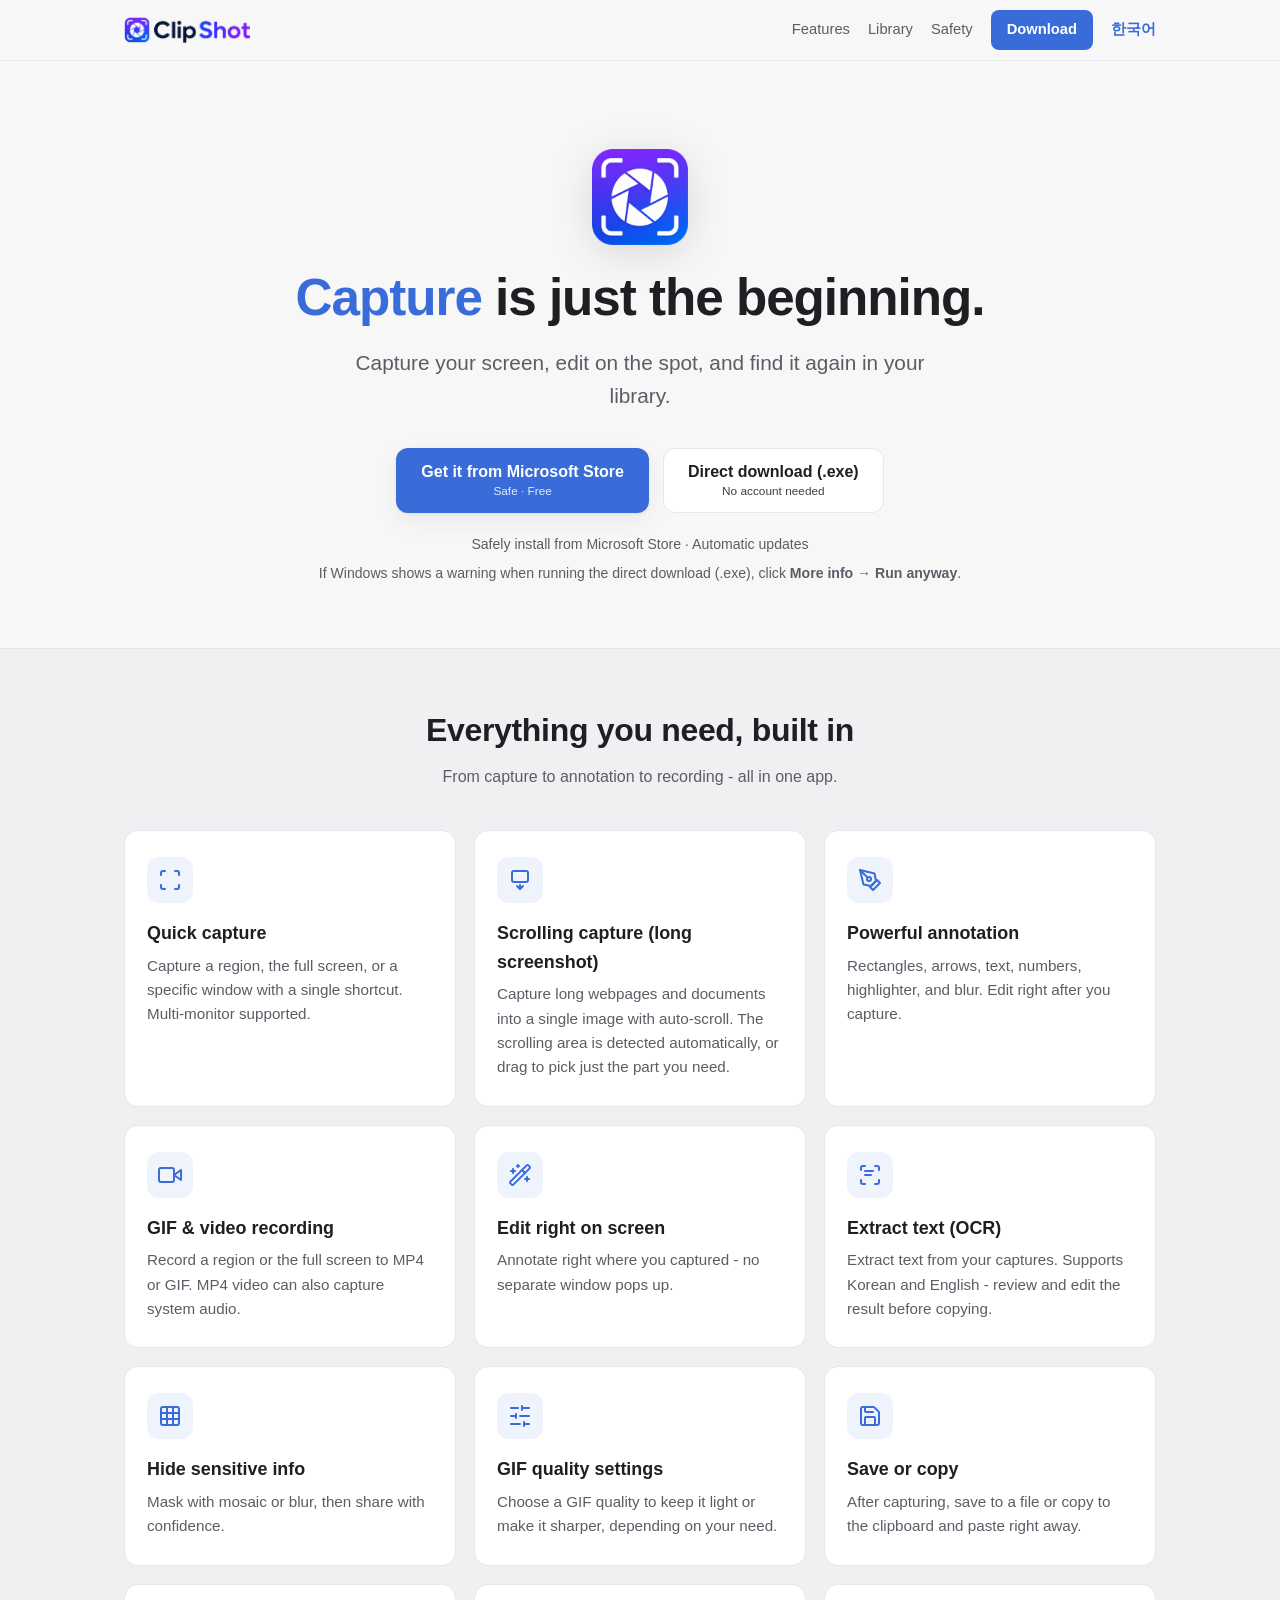
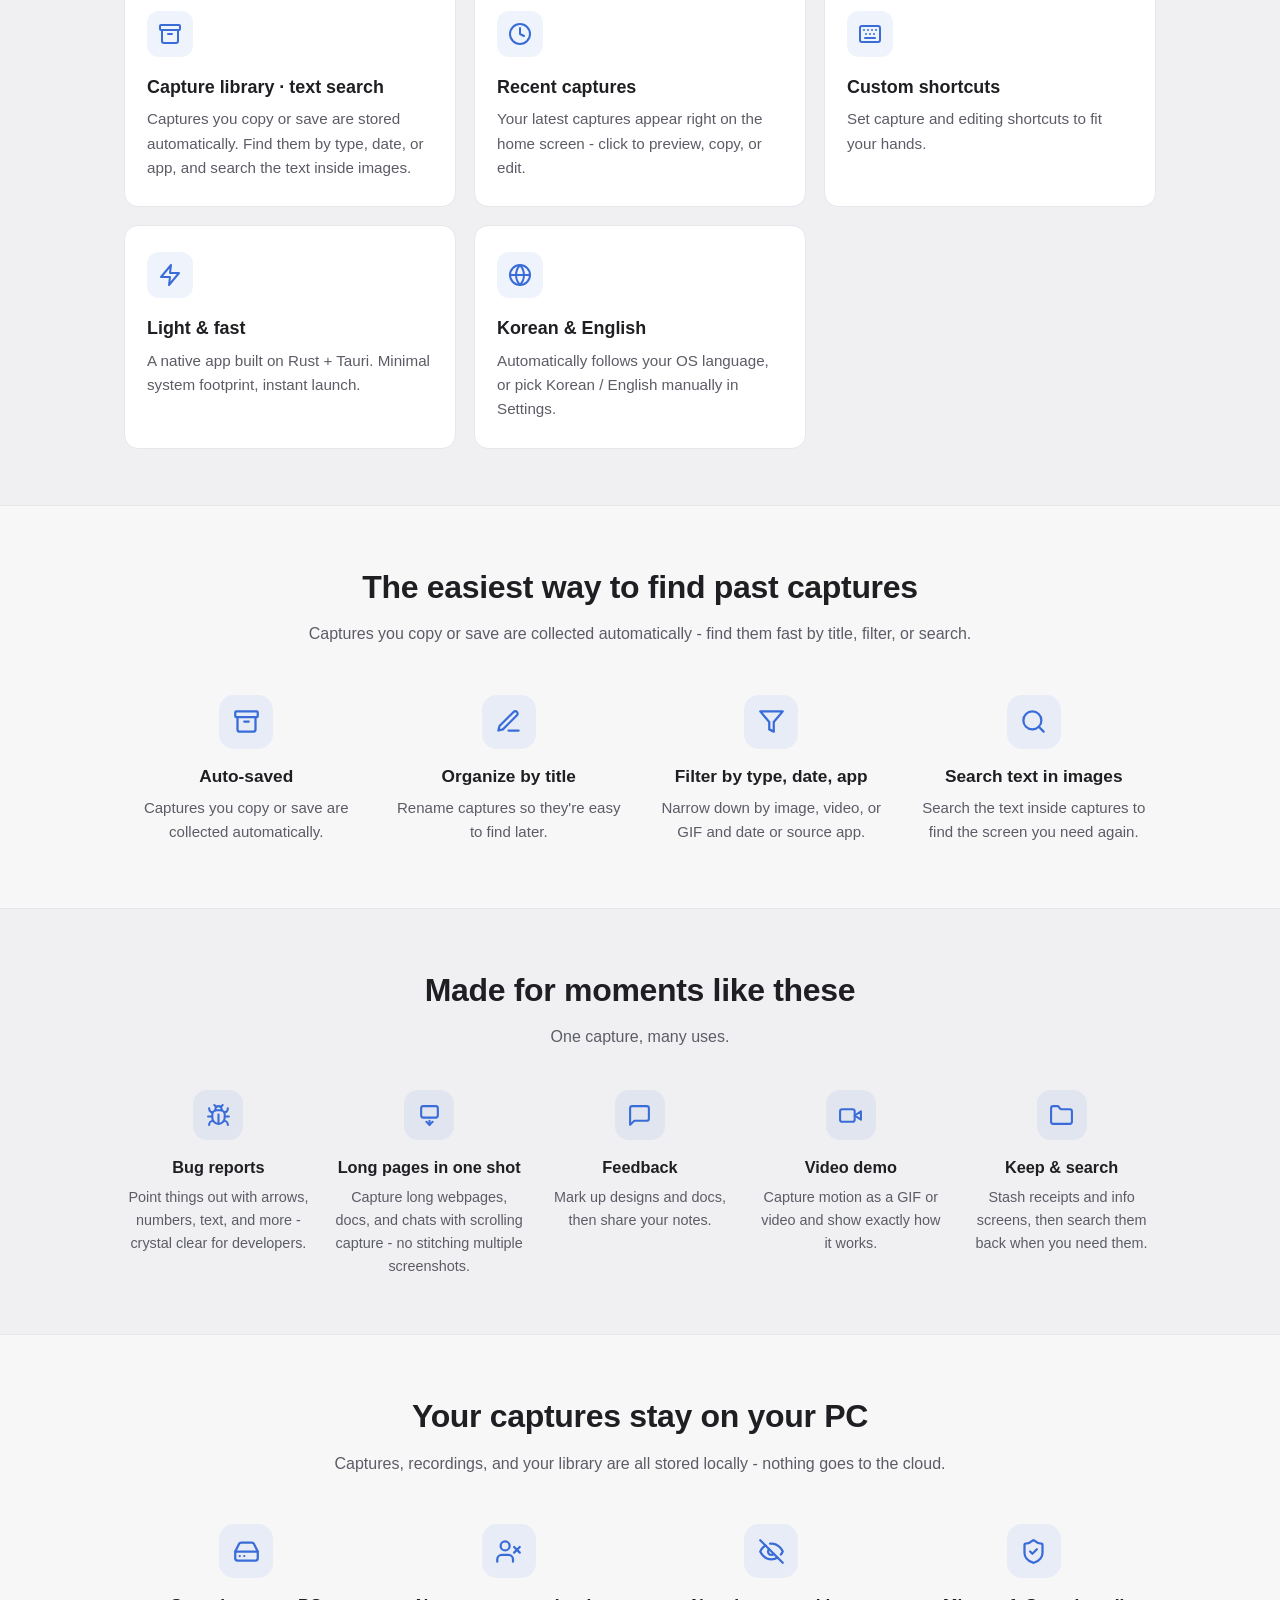
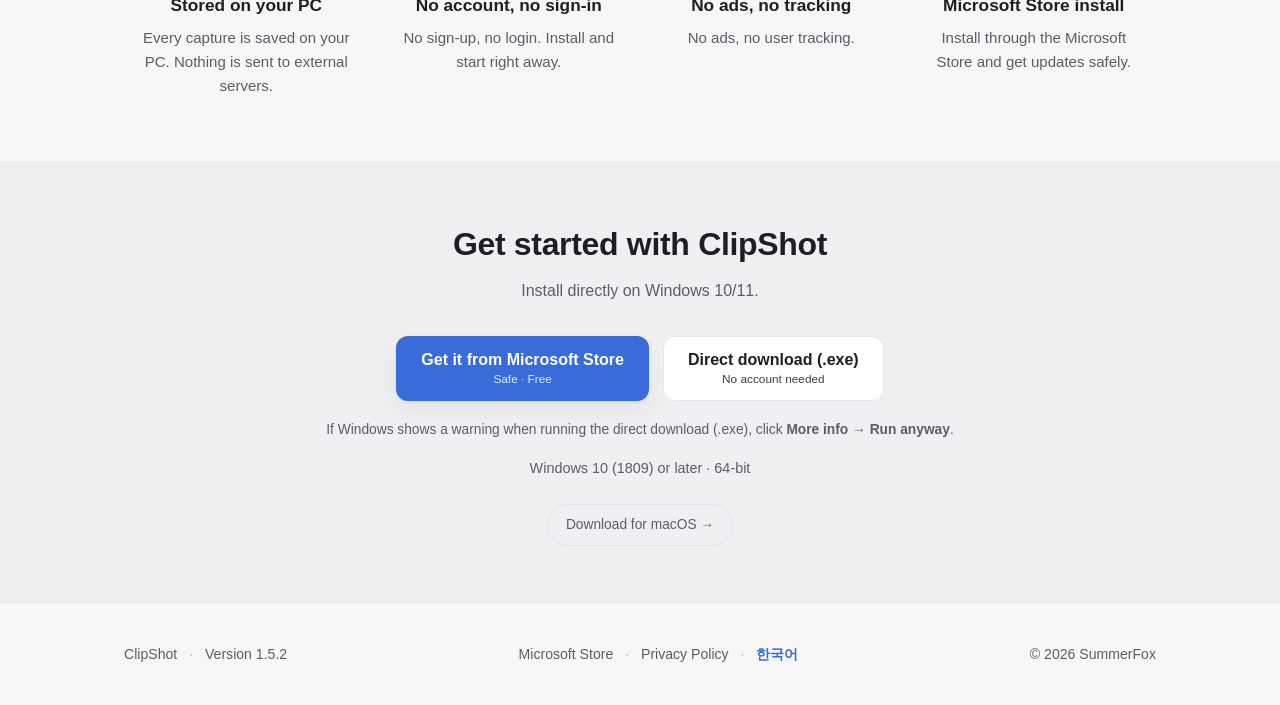
==== en/index.html @ c83b46cc "release: publish ClipShot 1.5.2 downloads" ====
<!DOCTYPE html>
<html lang="en">
<head>
  <meta charset="UTF-8" />
  <meta name="viewport" content="width=device-width, initial-scale=1.0" />
  <title>ClipShot - Capture · GIF · Screen Recording</title>
  <meta name="description" content="Capture your screen, annotate, and record to GIF or video. Captures are auto-saved to a searchable library - even the text inside images. A fast, lightweight, free screen capture tool for Windows 10/11 - ClipShot." />
  <meta property="og:title" content="ClipShot - Capture · GIF · Screen Recording" />
  <meta property="og:description" content="Capture, annotate, record to GIF/video, plus a searchable capture library - all in one. Free for Windows 10/11." />
  <meta property="og:type" content="website" />
  <meta property="og:url" content="https://clipshot-website.pages.dev/en/" />
  <meta property="og:image" content="https://clipshot-website.pages.dev/assets/og-image.png" />
  <meta property="og:image:width" content="1200" />
  <meta property="og:image:height" content="630" />
  <meta property="og:image:alt" content="ClipShot" />
  <meta name="twitter:card" content="summary_large_image" />
  <meta name="twitter:image" content="https://clipshot-website.pages.dev/assets/og-image.png" />
  <link rel="icon" type="image/png" href="../assets/favicon.png" />
  <link rel="stylesheet" href="../styles.css" />
</head>
<body>
  <header>
    <div class="wrap nav">
      <a href="/en/" class="nav-brand"><picture>
        <source srcset="../assets/clipshot-wordmark-dark.png" media="(prefers-color-scheme: dark)" />
        <img src="../assets/clipshot-wordmark.png" alt="ClipShot" />
      </picture></a>
      <nav class="nav-right">
        <a href="#features">Features</a>
        <a href="#archive">Library</a>
        <a href="#safety">Safety</a>
        <a class="nav-cta" href="#download">Download</a>
        <a class="lang-switch" href="../">한국어</a>
      </nav>
    </div>
  </header>

  <main>
    <!-- Hero -->
    <section class="hero">
      <div class="wrap">
        <picture>
          <source srcset="../assets/clipshot-logo-dark.png" media="(prefers-color-scheme: dark)" />
          <img class="hero-logo" src="../assets/clipshot-logo.png" alt="ClipShot logo" />
        </picture>
        <h1><span class="accent">Capture</span> is just the beginning.</h1>
        <p class="lead">Capture your screen, edit on the spot, and find it again in your library.</p>
        <div class="os-win">
          <div class="cta">
            <a class="btn btn-primary btn-col" href="https://apps.microsoft.com/detail/9PPDRC62BRP4?hl=en-us&amp;gl=US" target="_blank" rel="noopener">
              <span>Get it from Microsoft Store</span>
              <span class="sub">Safe · Free</span>
            </a>
            <a class="btn btn-secondary btn-col pc-only" href="/downloads/ClipShot_1.5.2_x64-setup.exe" download>
              <span>Direct download (.exe)</span>
              <span class="sub">No account needed</span>
            </a>
          </div>
          <p class="meta">Safely install from Microsoft Store · Automatic updates</p>
          <p class="meta pc-only">If Windows shows a warning when running the direct download (.exe), click <strong>More info → Run anyway</strong>.</p>
        </div>
        <div class="os-mac" hidden>
          <div class="cta">
            <a class="btn btn-primary btn-col pc-only" href="/downloads/ClipShot_1.4.1_aarch64.dmg" download>
              <span>Download for macOS (.dmg) <span class="beta-tag">BETA</span></span>
              <span class="sub">Apple Silicon · Free</span>
            </a>
          </div>
          <p class="meta pc-only">Unsigned beta · one Terminal command to install (<a href="#mac-guide">install guide ↓</a>) · macOS 14+ · Apple Silicon</p>
        </div>
        <p class="meta mobile-only">ClipShot is a PC-only app. Open this page on your PC (Windows·macOS) to install.</p>
      </div>
    </section>

    <!-- Features -->
    <section id="features">
      <div class="wrap">
        <h2 class="section-title">Everything you need, built in</h2>
        <p class="section-sub">From capture to annotation to recording - all in one app.</p>
        <div class="features">
          <div class="card">
            <div class="icon"><svg viewBox="0 0 24 24" fill="none" stroke="currentColor" stroke-width="2" stroke-linecap="round" stroke-linejoin="round"><path d="M3 7V5a2 2 0 0 1 2-2h2M17 3h2a2 2 0 0 1 2 2v2M21 17v2a2 2 0 0 1-2 2h-2M7 21H5a2 2 0 0 1-2-2v-2"/></svg></div>
            <h3>Quick capture</h3>
            <p>Capture a region, the full screen, or a specific window with a single shortcut. Multi-monitor supported.</p>          </div>
          <div class="card">
            <div class="icon"><svg viewBox="0 0 24 24" fill="none" stroke="currentColor" stroke-width="2" stroke-linecap="round" stroke-linejoin="round"><rect x="4" y="3" width="16" height="11" rx="2"/><path d="M12 17v4"/><path d="m9 18 3 3 3-3"/></svg></div>
            <h3>Scrolling capture (long screenshot)</h3>
            <p>Capture long webpages and documents into a single image with auto-scroll. The scrolling area is detected automatically, or drag to pick just the part you need.</p>
          </div>
          <div class="card">
            <div class="icon"><svg viewBox="0 0 24 24" fill="none" stroke="currentColor" stroke-width="2" stroke-linecap="round" stroke-linejoin="round"><path d="M12 19l7-7 3 3-7 7-3-3z"/><path d="M18 13l-1.5-7.5L2 2l3.5 14.5L13 18l5-5z"/><path d="M2 2l7.586 7.586"/><circle cx="11" cy="11" r="2"/></svg></div>
            <h3>Powerful annotation</h3>
            <p>Rectangles, arrows, text, numbers, highlighter, and blur. Edit right after you capture.</p>
          </div>
          <div class="card">
            <div class="icon"><svg viewBox="0 0 24 24" fill="none" stroke="currentColor" stroke-width="2" stroke-linecap="round" stroke-linejoin="round"><path d="M23 7l-7 5 7 5V7z"/><rect x="1" y="5" width="15" height="14" rx="2" ry="2"/></svg></div>
            <h3>GIF & video recording</h3>
            <p>Record a region or the full screen to MP4 or GIF. MP4 video can also capture system audio.</p>          </div>
          <div class="card">
            <div class="icon"><svg viewBox="0 0 24 24" fill="none" stroke="currentColor" stroke-width="2" stroke-linecap="round" stroke-linejoin="round"><path d="m21.64 3.64-1.28-1.28a1.21 1.21 0 0 0-1.72 0L2.36 18.64a1.21 1.21 0 0 0 0 1.72l1.28 1.28a1.2 1.2 0 0 0 1.72 0L21.64 5.36a1.2 1.2 0 0 0 0-1.72Z"/><path d="m14 7 3 3"/><path d="M5 6v4"/><path d="M19 14v4"/><path d="M10 2v2"/><path d="M7 8H3"/><path d="M21 16h-4"/><path d="M11 3H9"/></svg></div>
            <h3>Edit right on screen</h3>
            <p>Annotate right where you captured - no separate window pops up.</p>
          </div>
          <div class="card">
            <div class="icon"><svg viewBox="0 0 24 24" fill="none" stroke="currentColor" stroke-width="2" stroke-linecap="round" stroke-linejoin="round"><path d="M3 7V5a2 2 0 0 1 2-2h2"/><path d="M17 3h2a2 2 0 0 1 2 2v2"/><path d="M21 17v2a2 2 0 0 1-2 2h-2"/><path d="M7 21H5a2 2 0 0 1-2-2v-2"/><path d="M7 8h8"/><path d="M7 12h6"/></svg></div>
            <h3>Extract text (OCR)</h3>
            <p>Extract text from your captures. Supports Korean and English - review and edit the result before copying.</p>
          </div>
          <div class="card">
            <div class="icon"><svg viewBox="0 0 24 24" fill="none" stroke="currentColor" stroke-width="2" stroke-linecap="round" stroke-linejoin="round"><rect width="18" height="18" x="3" y="3" rx="2"/><path d="M3 9h18"/><path d="M3 15h18"/><path d="M9 3v18"/><path d="M15 3v18"/></svg></div>
            <h3>Hide sensitive info</h3>
            <p>Mask with mosaic or blur, then share with confidence.</p>
          </div>
          <div class="card">
            <div class="icon"><svg viewBox="0 0 24 24" fill="none" stroke="currentColor" stroke-width="2" stroke-linecap="round" stroke-linejoin="round"><line x1="21" x2="14" y1="4" y2="4"/><line x1="10" x2="3" y1="4" y2="4"/><line x1="21" x2="12" y1="12" y2="12"/><line x1="8" x2="3" y1="12" y2="12"/><line x1="21" x2="16" y1="20" y2="20"/><line x1="12" x2="3" y1="20" y2="20"/><line x1="14" x2="14" y1="2" y2="6"/><line x1="8" x2="8" y1="10" y2="14"/><line x1="16" x2="16" y1="18" y2="22"/></svg></div>
            <h3>GIF quality settings</h3>
            <p>Choose a GIF quality to keep it light or make it sharper, depending on your need.</p>
          </div>
          <div class="card">
            <div class="icon"><svg viewBox="0 0 24 24" fill="none" stroke="currentColor" stroke-width="2" stroke-linecap="round" stroke-linejoin="round"><path d="M15.2 3a2 2 0 0 1 1.4.6l3.8 3.8a2 2 0 0 1 .6 1.4V19a2 2 0 0 1-2 2H5a2 2 0 0 1-2-2V5a2 2 0 0 1 2-2z"/><path d="M17 21v-7a1 1 0 0 0-1-1H8a1 1 0 0 0-1 1v7"/><path d="M7 3v4a1 1 0 0 0 1 1h7"/></svg></div>
            <h3>Save or copy</h3>
            <p>After capturing, save to a file or copy to the clipboard and paste right away.</p>
          </div>
          <div class="card">
            <div class="icon"><svg viewBox="0 0 24 24" fill="none" stroke="currentColor" stroke-width="2" stroke-linecap="round" stroke-linejoin="round"><rect width="20" height="5" x="2" y="3" rx="1"/><path d="M4 8v11a2 2 0 0 0 2 2h12a2 2 0 0 0 2-2V8"/><path d="M10 12h4"/></svg></div>
            <h3>Capture library · text search</h3>
            <p>Captures you copy or save are stored automatically. Find them by type, date, or app, and search the text inside images.</p>
          </div>
          <div class="card">
            <div class="icon"><svg viewBox="0 0 24 24" fill="none" stroke="currentColor" stroke-width="2" stroke-linecap="round" stroke-linejoin="round"><circle cx="12" cy="12" r="10"/><polyline points="12 6 12 12 16 14"/></svg></div>
            <h3>Recent captures</h3>
            <p>Your latest captures appear right on the home screen - click to preview, copy, or edit.</p>
          </div>
          <div class="card">
            <div class="icon"><svg viewBox="0 0 24 24" fill="none" stroke="currentColor" stroke-width="2" stroke-linecap="round" stroke-linejoin="round"><rect width="20" height="16" x="2" y="4" rx="2"/><path d="M6 8h.01"/><path d="M10 8h.01"/><path d="M14 8h.01"/><path d="M18 8h.01"/><path d="M8 12h.01"/><path d="M12 12h.01"/><path d="M16 12h.01"/><path d="M7 16h10"/></svg></div>
            <h3>Custom shortcuts</h3>
            <p>Set capture and editing shortcuts to fit your hands.</p>
          </div>
          <div class="card">
            <div class="icon"><svg viewBox="0 0 24 24" fill="none" stroke="currentColor" stroke-width="2" stroke-linecap="round" stroke-linejoin="round"><path d="M13 2L3 14h9l-1 8 10-12h-9l1-8z"/></svg></div>
            <h3>Light & fast</h3>
            <p>A native app built on Rust + Tauri. Minimal system footprint, instant launch.</p>
          </div>
          <div class="card">
            <div class="icon"><svg viewBox="0 0 24 24" fill="none" stroke="currentColor" stroke-width="2" stroke-linecap="round" stroke-linejoin="round"><circle cx="12" cy="12" r="10"/><line x1="2" y1="12" x2="22" y2="12"/><path d="M12 2a15.3 15.3 0 0 1 4 10 15.3 15.3 0 0 1-4 10 15.3 15.3 0 0 1-4-10 15.3 15.3 0 0 1 4-10z"/></svg></div>
            <h3>Korean & English</h3>
            <p>Automatically follows your OS language, or pick Korean / English manually in Settings.</p>
          </div>
        </div>
      </div>
    </section>

    <!-- Library -->
    <section id="archive" class="archive">
      <div class="wrap">
        <h2 class="section-title">The easiest way to find past captures</h2>
        <p class="section-sub">Captures you copy or save are collected automatically - find them fast by title, filter, or search.</p>
        <div class="trust">
          <div class="trust-item">
            <div class="trust-ico"><svg viewBox="0 0 24 24" fill="none" stroke="currentColor" stroke-width="2" stroke-linecap="round" stroke-linejoin="round"><rect width="20" height="5" x="2" y="3" rx="1"/><path d="M4 8v11a2 2 0 0 0 2 2h12a2 2 0 0 0 2-2V8"/><path d="M10 12h4"/></svg></div>
            <h3>Auto-saved</h3>
            <p>Captures you copy or save are collected automatically.</p>
          </div>
          <div class="trust-item">
            <div class="trust-ico"><svg viewBox="0 0 24 24" fill="none" stroke="currentColor" stroke-width="2" stroke-linecap="round" stroke-linejoin="round"><path d="M12 20h9"/><path d="M16.5 3.5a2.121 2.121 0 0 1 3 3L7 19l-4 1 1-4Z"/></svg></div>
            <h3>Organize by title</h3>
            <p>Rename captures so they're easy to find later.</p>
          </div>
          <div class="trust-item">
            <div class="trust-ico"><svg viewBox="0 0 24 24" fill="none" stroke="currentColor" stroke-width="2" stroke-linecap="round" stroke-linejoin="round"><polygon points="22 3 2 3 10 12.46 10 19 14 21 14 12.46 22 3"/></svg></div>
            <h3>Filter by type, date, app</h3>
            <p>Narrow down by image, video, or GIF and date or source app.</p>
          </div>
          <div class="trust-item">
            <div class="trust-ico"><svg viewBox="0 0 24 24" fill="none" stroke="currentColor" stroke-width="2" stroke-linecap="round" stroke-linejoin="round"><circle cx="11" cy="11" r="8"/><path d="m21 21-4.3-4.3"/></svg></div>
            <h3>Search text in images</h3>
            <p>Search the text inside captures to find the screen you need again.</p>
          </div>
        </div>
      </div>
    </section>

    <!-- Use cases -->
    <section class="usecases-sec">
      <div class="wrap">
        <h2 class="section-title">Made for moments like these</h2>
        <p class="section-sub">One capture, many uses.</p>
        <div class="usecases">
          <div class="usecase">
            <div class="uc-ico"><svg viewBox="0 0 24 24" fill="none" stroke="currentColor" stroke-width="2" stroke-linecap="round" stroke-linejoin="round"><path d="m8 2 1.88 1.88"/><path d="M14.12 3.88 16 2"/><path d="M9 7.13v-1a3.003 3.003 0 1 1 6 0v1"/><path d="M12 20c-3.3 0-6-2.7-6-6v-3a4 4 0 0 1 4-4h4a4 4 0 0 1 4 4v3c0 3.3-2.7 6-6 6"/><path d="M12 20v-9"/><path d="M6.53 9C4.6 8.8 3 7.1 3 5"/><path d="M6 13H2"/><path d="M3 21c0-2.1 1.7-3.9 3.8-4"/><path d="M20.97 5c0 2.1-1.6 3.8-3.5 4"/><path d="M22 13h-4"/><path d="M17.2 17c2.1.1 3.8 1.9 3.8 4"/></svg></div>
            <h3>Bug reports</h3>
            <p>Point things out with arrows, numbers, text, and more - crystal clear for developers.</p>
          </div>
          <div class="usecase">
            <div class="uc-ico"><svg viewBox="0 0 24 24" fill="none" stroke="currentColor" stroke-width="2" stroke-linecap="round" stroke-linejoin="round"><rect x="4" y="3" width="16" height="11" rx="2"/><path d="M12 17v4"/><path d="m9 18 3 3 3-3"/></svg></div>
            <h3>Long pages in one shot</h3>
            <p>Capture long webpages, docs, and chats with scrolling capture - no stitching multiple screenshots.</p>
          </div>
          <div class="usecase">
            <div class="uc-ico"><svg viewBox="0 0 24 24" fill="none" stroke="currentColor" stroke-width="2" stroke-linecap="round" stroke-linejoin="round"><path d="M21 15a2 2 0 0 1-2 2H7l-4 4V5a2 2 0 0 1 2-2h14a2 2 0 0 1 2 2z"/></svg></div>
            <h3>Feedback</h3>
            <p>Mark up designs and docs, then share your notes.</p>
          </div>
          <div class="usecase">
            <div class="uc-ico"><svg viewBox="0 0 24 24" fill="none" stroke="currentColor" stroke-width="2" stroke-linecap="round" stroke-linejoin="round"><path d="m22 8-6 4 6 4V8Z"/><rect width="14" height="12" x="2" y="6" rx="2"/></svg></div>
            <h3>Video demo</h3>
            <p>Capture motion as a GIF or video and show exactly how it works.</p>
          </div>
          <div class="usecase">
            <div class="uc-ico"><svg viewBox="0 0 24 24" fill="none" stroke="currentColor" stroke-width="2" stroke-linecap="round" stroke-linejoin="round"><path d="M20 20a2 2 0 0 0 2-2V8a2 2 0 0 0-2-2h-7.9a2 2 0 0 1-1.69-.9L9.6 3.9A2 2 0 0 0 7.93 3H4a2 2 0 0 0-2 2v13a2 2 0 0 0 2 2Z"/></svg></div>
            <h3>Keep &amp; search</h3>
            <p>Stash receipts and info screens, then search them back when you need them.</p>
          </div>
        </div>
      </div>
    </section>

    <!-- Privacy / local -->
    <section id="safety" class="privacy">
      <div class="wrap">
        <h2 class="section-title">Your captures stay on your PC</h2>
        <p class="section-sub">Captures, recordings, and your library are all stored locally - nothing goes to the cloud.</p>
        <div class="trust">
          <div class="trust-item">
            <div class="trust-ico"><svg viewBox="0 0 24 24" fill="none" stroke="currentColor" stroke-width="2" stroke-linecap="round" stroke-linejoin="round"><line x1="22" x2="2" y1="12" y2="12"/><path d="M5.45 5.11 2 12v6a2 2 0 0 0 2 2h16a2 2 0 0 0 2-2v-6l-3.45-6.89A2 2 0 0 0 16.76 4H7.24a2 2 0 0 0-1.79 1.11z"/><line x1="6" x2="6.01" y1="16" y2="16"/><line x1="10" x2="10.01" y1="16" y2="16"/></svg></div>
            <h3>Stored on your PC</h3>
            <p>Every capture is saved on your PC. Nothing is sent to external servers.</p>
          </div>
          <div class="trust-item">
            <div class="trust-ico"><svg viewBox="0 0 24 24" fill="none" stroke="currentColor" stroke-width="2" stroke-linecap="round" stroke-linejoin="round"><path d="M16 21v-2a4 4 0 0 0-4-4H6a4 4 0 0 0-4 4v2"/><circle cx="9" cy="7" r="4"/><line x1="17" x2="22" y1="8" y2="13"/><line x1="22" x2="17" y1="8" y2="13"/></svg></div>
            <h3>No account, no sign-in</h3>
            <p>No sign-up, no login. Install and start right away.</p>
          </div>
          <div class="trust-item">
            <div class="trust-ico"><svg viewBox="0 0 24 24" fill="none" stroke="currentColor" stroke-width="2" stroke-linecap="round" stroke-linejoin="round"><path d="M9.88 9.88a3 3 0 1 0 4.24 4.24"/><path d="M10.73 5.08A10.43 10.43 0 0 1 12 5c7 0 10 7 10 7a13.16 13.16 0 0 1-1.67 2.68"/><path d="M6.61 6.61A13.526 13.526 0 0 0 2 12s3 7 10 7a9.74 9.74 0 0 0 5.39-1.61"/><line x1="2" x2="22" y1="2" y2="22"/></svg></div>
            <h3>No ads, no tracking</h3>
            <p>No ads, no user tracking.</p>
          </div>
          <div class="trust-item">
            <div class="trust-ico"><svg viewBox="0 0 24 24" fill="none" stroke="currentColor" stroke-width="2" stroke-linecap="round" stroke-linejoin="round"><path d="M20 13c0 5-3.5 7.5-7.66 8.95a1 1 0 0 1-.67-.01C7.5 20.5 4 18 4 13V6a1 1 0 0 1 1-1c2 0 4.5-1.2 6.24-2.72a1.17 1.17 0 0 1 1.52 0C14.51 3.81 17 5 19 5a1 1 0 0 1 1 1z"/><path d="m9 12 2 2 4-4"/></svg></div>
            <h3>Microsoft Store install</h3>
            <p>Install through the Microsoft Store and get updates safely.</p>
          </div>
        </div>
      </div>
    </section>

    <!-- Download -->
    <section id="download" class="download">
      <div class="wrap">
        <h2 class="section-title">Get started with ClipShot</h2>
        <p class="section-sub" id="dlSub">Install directly on Windows 10/11.</p>
        <p class="note mobile-only">ClipShot is a PC-only app. Open this page on your PC (Windows·macOS) to install.</p>

        <!-- Windows -->
        <div class="os-block os-win" id="dl-windows">
          <div class="cta">
            <a class="btn btn-primary btn-col" href="https://apps.microsoft.com/detail/9PPDRC62BRP4?hl=en-us&amp;gl=US" target="_blank" rel="noopener">
              <span>Get it from Microsoft Store</span>
              <span class="sub">Safe · Free</span>
            </a>
            <a class="btn btn-secondary btn-col pc-only" href="/downloads/ClipShot_1.5.2_x64-setup.exe" download>
              <span>Direct download (.exe)</span>
              <span class="sub">No account needed</span>
            </a>
          </div>
          <p class="note pc-only">If Windows shows a warning when running the direct download (.exe), click <strong>More info → Run anyway</strong>.</p>
          <p class="sysreq">Windows 10 (1809) or later · 64-bit</p>
          <button type="button" class="os-switch" data-os="mac">Download for macOS →</button>
        </div>

        <!-- macOS (Beta) -->
        <div class="os-block os-mac" id="dl-mac" hidden>
          <div class="cta">
            <a class="btn btn-primary btn-col pc-only" href="/downloads/ClipShot_1.4.1_aarch64.dmg" download>
              <span>Download for macOS (.dmg) <span class="beta-tag">BETA</span></span>
              <span class="sub">Apple Silicon · Free</span>
            </a>
          </div>
          <div class="mac-guide pc-only" id="mac-guide">
            <p class="note"><strong>Unsigned beta</strong> — double-clicking shows <strong>"is damaged and can't be opened"</strong>. The app is fine; it's just not Apple-notarized yet. Just <strong>2 steps</strong>:</p>
            <ol class="mac-steps">
              <li>Open <code>ClipShot_1.4.1_aarch64.dmg</code> and <strong>drag ClipShot to "Applications"</strong>.</li>
              <li>In <strong>Terminal</strong> (Spotlight <kbd>⌘ Space</kbd> → "Terminal"), paste this one line:</li>
            </ol>
            <div class="cmd-row">
              <code class="cmd">xattr -dr com.apple.quarantine "/Applications/ClipShot.app"</code>
              <button type="button" class="cmd-copy" data-copied="Copied!">Copy</button>
            </div>
            <p class="note">Now <strong>double-click ClipShot in Applications</strong> — it opens normally. Grant <strong>Screen Recording</strong> permission once on your first capture.</p>
          </div>
          <p class="sysreq">macOS 14 (Sonoma) or later · Apple Silicon (M1+)</p>
          <button type="button" class="os-switch" data-os="windows">Download for Windows →</button>
        </div>
      </div>
    </section>
  </main>

  <script>
    // Detect the visitor's OS → show that platform (hero + download); switch button for the other.
    (function () {
      var ua = navigator.userAgent || '';
      var isMac = /Mac/i.test(ua) && !/iPhone|iPad|iPod/i.test(ua);
      // On mobile installers are useless → hide download buttons/notes, show the PC-only notice
      // (modern iPads report a Mac UA, so use touch points to tell them apart)
      if (/Android|iPhone|iPad|iPod|Windows Phone/i.test(ua) || (/Mac/i.test(ua) && navigator.maxTouchPoints > 1)) document.documentElement.className += ' is-mobile';
      var sub = document.getElementById('dlSub');
      function toggle(sel, on) {
        var els = document.querySelectorAll(sel);
        for (var i = 0; i < els.length; i++) els[i].hidden = !on;
      }
      function show(os) {
        var onMac = os === 'mac';
        toggle('.os-win', !onMac);
        toggle('.os-mac', onMac);
        if (sub) sub.textContent = onMac
          ? 'macOS 14+ · Apple Silicon. Install in seconds.'
          : 'Install directly on Windows 10/11.';
      }
      show(isMac ? 'mac' : 'windows');
      var btns = document.querySelectorAll('.os-switch');
      for (var i = 0; i < btns.length; i++) {
        btns[i].addEventListener('click', function () {
          show(this.getAttribute('data-os'));
          document.getElementById('download').scrollIntoView({ behavior: 'smooth', block: 'start' });
        });
      }
    })();

    // Copy-command button
    (function () {
      var btns = document.querySelectorAll('.cmd-copy');
      for (var i = 0; i < btns.length; i++) {
        (function (b) {
          var orig = b.textContent;
          b.addEventListener('click', function () {
            var cmd = b.parentElement.querySelector('.cmd');
            if (!cmd || !navigator.clipboard) return;
            navigator.clipboard.writeText(cmd.textContent.trim()).then(function () {
              b.textContent = b.getAttribute('data-copied') || 'OK';
              b.classList.add('copied');
              setTimeout(function () { b.textContent = orig; b.classList.remove('copied'); }, 1500);
            }).catch(function () {});
          });
        })(btns[i]);
      }
    })();
  </script>

  <footer>
    <div class="wrap foot">
      <div><a href="/en/">ClipShot</a> <span class="dot">·</span> Version <span id="appVersion">1.5.2</span></div>
      <div>
        <a href="https://apps.microsoft.com/detail/9PPDRC62BRP4?hl=en-us&amp;gl=US" target="_blank" rel="noopener">Microsoft Store</a>
        <span class="dot">·</span>
        <a href="/en/privacy.html">Privacy Policy</a>
        <span class="dot">·</span>
        <a class="lang-switch" href="../">한국어</a>
      </div>
      <div>© 2026 SummerFox</div>
    </div>
  </footer>
  <script>
    // Single source of truth: /version.json (update this one file on app release → ko/en both reflect).
    fetch('/version.json').then(function (r) { return r.json(); }).then(function (d) {
      if (d && d.version) {
        var el = document.getElementById('appVersion');
        if (el) el.textContent = d.version;
      }
    }).catch(function () {});
  </script>
</body>
</html>
---- styles.css ----
/* ClipShot 랜딩 페이지 — 앱 브랜드 색상(App.css --ms-*)과 일치. 라이트/다크 자동. */
:root {
  --bg: #f7f7f8;
  --fg: #1f1f23;
  --fg-soft: #5c5c66;
  --surface: #ffffff;
  --surface-2: #f0f0f2;
  --border: #e5e7eb;
  --accent: #396cd8;
  --accent-fg: #ffffff;
  --accent-soft: rgba(57, 108, 216, 0.08);
  --shadow: 0 1px 3px rgba(0, 0, 0, 0.06), 0 8px 24px rgba(0, 0, 0, 0.06);
  --radius: 14px;
  --maxw: 1080px;
}
@media (prefers-color-scheme: dark) {
  :root {
    --bg: #1f1f23;
    --fg: #f0f0f2;
    --fg-soft: #a5a5b0;
    --surface: #2a2a2f;
    --surface-2: #26262b;
    --border: #3a3a42;
    --accent: #5b8df2;
    --accent-soft: rgba(91, 141, 242, 0.14);
    --shadow: 0 1px 3px rgba(0, 0, 0, 0.3), 0 8px 24px rgba(0, 0, 0, 0.35);
  }
}

* { box-sizing: border-box; margin: 0; padding: 0; }
html { scroll-behavior: smooth; }
body {
  font-family: -apple-system, BlinkMacSystemFont, "Segoe UI", "Malgun Gothic",
    Roboto, "Helvetica Neue", Arial, sans-serif;
  background: var(--bg);
  color: var(--fg);
  line-height: 1.6;
  -webkit-font-smoothing: antialiased;
}
a { color: inherit; text-decoration: none; }
.wrap { width: 100%; max-width: var(--maxw); margin: 0 auto; padding: 0 24px; }

/* ── 헤더 ── */
header {
  position: sticky; top: 0; z-index: 10;
  backdrop-filter: saturate(180%) blur(12px);
  background: color-mix(in srgb, var(--bg) 82%, transparent);
  border-bottom: 1px solid var(--border);
}
.nav { display: flex; align-items: center; justify-content: space-between; height: 60px; }
.nav-brand { display: flex; align-items: center; gap: 10px; font-weight: 700; }
.nav-brand img { height: 26px; width: auto; display: block; }
.nav-right { display: flex; align-items: center; gap: 18px; font-size: 0.92rem; }
.nav-right a { color: var(--fg-soft); transition: color 0.15s; white-space: nowrap; }
.nav-right a:hover { color: var(--fg); }
.nav-right .nav-cta { background: var(--accent); color: var(--accent-fg); padding: 8px 16px; border-radius: 8px; font-weight: 600; }
.nav-right .nav-cta:hover { color: var(--accent-fg); box-shadow: var(--shadow); }
@media (max-width: 640px) { .nav-right { gap: 12px; } .nav-right a:not(.nav-cta):not(.lang-switch) { display: none; } }
.lang-switch { color: var(--accent) !important; font-weight: 600; }

/* ── 버튼 ── */
.btn {
  display: inline-flex; align-items: center; gap: 8px;
  padding: 13px 24px; border-radius: 12px; font-size: 1rem; font-weight: 600;
  border: 1px solid transparent; cursor: pointer; transition: transform 0.12s, box-shadow 0.15s, background 0.15s;
}
.btn-primary { background: var(--accent); color: var(--accent-fg); box-shadow: var(--shadow); }
.btn-primary:hover { transform: translateY(-1px); }
.btn-secondary { background: var(--surface); color: var(--fg); border-color: var(--border); }
.btn-secondary:hover { border-color: var(--accent); color: var(--accent); }
.btn-disabled { background: var(--surface-2); color: var(--fg-soft); cursor: not-allowed; border-color: var(--border); }
.btn .sub { font-size: 0.74rem; font-weight: 500; opacity: 0.85; }
.btn-col { flex-direction: column; align-items: center; gap: 2px; line-height: 1.25; }

/* ── 히어로 ── */
.hero { text-align: center; padding: 88px 0 64px; }
.hero-logo { width: 96px; height: 96px; margin: 0 auto 24px; display: block; filter: drop-shadow(0 8px 20px rgba(0,0,0,0.12)); }
.hero h1 { font-size: clamp(2rem, 5vw, 3.2rem); font-weight: 800; letter-spacing: -0.02em; line-height: 1.15; }
.hero h1 .accent { color: var(--accent); }
.hero p.lead { font-size: clamp(1.05rem, 2.4vw, 1.3rem); color: var(--fg-soft); margin: 18px auto 0; max-width: 620px; }
.hero .cta { display: flex; gap: 14px; justify-content: center; flex-wrap: wrap; margin-top: 36px; }
.hero .meta { margin-top: 20px; font-size: 0.88rem; color: var(--fg-soft); }
.hero .meta + .meta { margin-top: 6px; }
html.is-mobile .pc-only { display: none; }
.mobile-only { display: none; }
html.is-mobile .mobile-only {
  display: block;
  width: fit-content;
  margin-left: auto;
  margin-right: auto;
  background: var(--accent-soft);
  color: var(--accent);
  border: 1px solid color-mix(in srgb, var(--accent) 25%, transparent);
  border-radius: 12px;
  padding: 10px 18px;
  font-weight: 600;
}

/* ── 섹션 ── */
section { padding: 56px 0; }
.section-title { text-align: center; font-size: clamp(1.5rem, 3vw, 2rem); font-weight: 800; letter-spacing: -0.01em; }
.section-sub { text-align: center; color: var(--fg-soft); margin-top: 8px; }

/* ── 기능 그리드 ── */
.features { display: grid; grid-template-columns: repeat(3, 1fr); gap: 18px; margin-top: 40px; }
@media (max-width: 860px) { .features { grid-template-columns: repeat(2, 1fr); } }
@media (max-width: 560px) { .features { grid-template-columns: 1fr; } }
.card {
  background: var(--surface); border: 1px solid var(--border); border-radius: var(--radius);
  padding: 26px 22px; transition: transform 0.15s, box-shadow 0.15s, border-color 0.15s;
}
.card:hover { transform: translateY(-3px); box-shadow: var(--shadow); border-color: var(--accent); }
.card .icon {
  width: 46px; height: 46px; border-radius: 12px; background: var(--accent-soft); color: var(--accent);
  display: grid; place-items: center; margin-bottom: 16px;
}
.card .icon svg { width: 24px; height: 24px; }
.card h3 { font-size: 1.12rem; font-weight: 700; }
.card p { color: var(--fg-soft); margin-top: 6px; font-size: 0.95rem; }
.card kbd {
  display: inline-block; margin-top: 10px; font-size: 0.78rem; font-family: ui-monospace, "Cascadia Code", Consolas, monospace;
  background: var(--surface-2); border: 1px solid var(--border); border-radius: 6px; padding: 2px 7px; color: var(--fg-soft);
}

/* ── 다운로드 ── */
.download { background: var(--surface-2); border-top: 1px solid var(--border); border-bottom: 1px solid var(--border); }
.download .cta { display: flex; gap: 14px; justify-content: center; flex-wrap: wrap; margin-top: 32px; }
.download .note { text-align: center; color: var(--fg-soft); font-size: 0.86rem; margin-top: 18px; }

/* ── 사용 시나리오 ── */
.usecases { display: grid; grid-template-columns: repeat(auto-fit, minmax(180px, 1fr)); gap: 30px 22px; margin-top: 40px; }
@media (max-width: 480px) { .usecases { grid-template-columns: 1fr; } }
.usecase { text-align: center; }
.usecase .uc-ico {
  width: 50px; height: 50px; border-radius: 14px; background: var(--accent-soft); color: var(--accent);
  display: grid; place-items: center; margin: 0 auto 14px;
}
.usecase .uc-ico svg { width: 25px; height: 25px; }
.usecase h3 { font-size: 1.02rem; font-weight: 700; }
.usecase p { color: var(--fg-soft); margin-top: 6px; font-size: 0.9rem; }

/* ── 개인정보·로컬 ── */
#features { background: var(--surface-2); border-top: 1px solid var(--border); border-bottom: 1px solid var(--border); }
.usecases-sec { background: var(--surface-2); border-top: 1px solid var(--border); border-bottom: 1px solid var(--border); }
.trust { display: grid; grid-template-columns: repeat(auto-fit, minmax(200px, 1fr)); gap: 18px; margin-top: 40px; }
.trust-item { text-align: center; padding: 8px 10px; }
.trust-ico {
  width: 54px; height: 54px; border-radius: 15px; background: var(--accent-soft); color: var(--accent);
  display: grid; place-items: center; margin: 0 auto 14px;
}
.trust-ico svg { width: 27px; height: 27px; }
.trust-item h3 { font-size: 1.08rem; font-weight: 700; }
.trust-item p { color: var(--fg-soft); margin-top: 6px; font-size: 0.94rem; }

/* ── 시스템 요구사항 · macOS 안내 ── */
.sysreq { text-align: center; color: var(--fg-soft); font-size: 0.9rem; margin-top: 16px; }
.mac-tease {
  text-align: center; margin-top: 12px; font-size: 0.88rem; color: var(--fg-soft);
  display: inline-flex; align-items: center; gap: 7px;
}
.mac-tease .pill {
  background: var(--accent-soft); color: var(--accent); font-weight: 600;
  border-radius: 999px; padding: 2px 10px; font-size: 0.78rem;
}
.mac-tease-wrap { text-align: center; }
/* OS 분기 다운로드 */
[hidden] { display: none !important; }
.os-block { text-align: center; }
.os-switch {
  display: inline-flex; align-items: center; gap: 6px;
  margin: 24px auto 0; padding: 9px 18px;
  background: none; border: 1px solid var(--border); border-radius: 999px;
  color: var(--fg-soft); font: inherit; font-size: 0.86rem; font-weight: 500;
  cursor: pointer; transition: border-color .15s, color .15s;
}
.os-switch:hover { border-color: var(--accent); color: var(--accent); }
.beta-tag {
  display: inline-block; vertical-align: middle; margin-left: 6px;
  font-size: 0.6rem; font-weight: 700; letter-spacing: 0.05em;
  padding: 2px 7px; border-radius: 999px;
  background: rgba(255, 255, 255, 0.25); color: #fff;
}
/* macOS 베타 설치 안내 (터미널) */
.mac-guide { max-width: 680px; margin: 16px auto 0; scroll-margin-top: 80px; }
.meta a { color: var(--accent); text-decoration: underline; font-weight: 600; }
.mac-guide .note { margin-top: 12px; }
.mac-steps {
  text-align: left; margin: 8px 0 0; padding-left: 24px;
  font-size: 0.9rem; color: var(--fg-soft); line-height: 1.7;
}
.mac-steps li { margin: 3px 0; }
.cmd {
  display: block; margin: 12px 0; padding: 11px 14px;
  font-family: ui-monospace, "Cascadia Code", Consolas, monospace; font-size: 0.82rem;
  text-align: left; color: var(--fg); overflow-x: auto; white-space: nowrap;
  background: var(--surface); border: 1px solid var(--border); border-radius: 8px;
  -webkit-user-select: all; user-select: all;
}
.cmd-row { display: flex; align-items: stretch; gap: 8px; max-width: 680px; margin: 12px auto; }
.cmd-row .cmd { flex: 1; min-width: 0; margin: 0; }
.cmd-copy {
  flex-shrink: 0; padding: 0 16px; border-radius: 8px; cursor: pointer;
  font: inherit; font-size: 0.82rem; font-weight: 600; white-space: nowrap;
  background: var(--accent); color: var(--accent-fg); border: 1px solid var(--accent);
  transition: filter .12s, background .12s, color .12s;
}
.cmd-copy:hover { filter: brightness(1.06); }
.cmd-copy.copied { background: var(--surface); color: var(--accent); border-color: var(--accent); }
code:not(.cmd) {
  font-family: ui-monospace, "Cascadia Code", Consolas, monospace; font-size: 0.86em;
  background: var(--surface); border: 1px solid var(--border); border-radius: 5px; padding: 1px 5px;
}
.mac-steps kbd {
  font-family: ui-monospace, Consolas, monospace; font-size: 0.82em;
  background: var(--surface-2); border: 1px solid var(--border); border-radius: 5px; padding: 1px 5px;
}
.os-note {
  max-width: 560px; margin: 18px auto 0; text-align: center; font-size: 0.9rem;
  background: var(--accent-soft); color: var(--accent); border: 1px solid var(--accent);
  border-radius: 10px; padding: 10px 16px;
}

/* ── 문서 페이지(개인정보 처리방침 등) ── */
.doc { max-width: 760px; margin: 0 auto; padding: 56px 24px 80px; }
.doc h1 { font-size: clamp(1.7rem, 4vw, 2.2rem); font-weight: 800; letter-spacing: -0.01em; }
.doc .updated { color: var(--fg-soft); font-size: 0.9rem; margin-top: 6px; }
.doc .intro { color: var(--fg-soft); margin-top: 18px; font-size: 1rem; }
.doc h2 { font-size: 1.2rem; font-weight: 700; margin: 36px 0 10px; }
.doc h3 { font-size: 1.02rem; font-weight: 700; margin: 22px 0 6px; }
.doc p, .doc li { color: var(--fg-soft); font-size: 0.96rem; }
.doc p { margin-top: 8px; }
.doc ul { padding-left: 22px; margin: 10px 0; }
.doc li { margin: 6px 0; }
.doc a { color: var(--accent); }
.doc a:hover { text-decoration: underline; }
.doc strong { color: var(--fg); font-weight: 600; }
.doc code {
  font-family: ui-monospace, "Cascadia Code", Consolas, monospace; font-size: 0.86em;
  background: var(--surface-2); border: 1px solid var(--border); border-radius: 6px; padding: 1px 6px;
}
.doc .callout {
  background: var(--accent-soft); border: 1px solid var(--accent); border-radius: var(--radius);
  padding: 16px 18px; margin: 16px 0;
}
.doc .callout p { margin-top: 0; }
.doc .callout p + p { margin-top: 8px; }
.doc .callout .en { font-style: italic; font-size: 0.88rem; }

/* ── 푸터 ── */
footer { padding: 40px 0; color: var(--fg-soft); font-size: 0.88rem; }
.foot { display: flex; align-items: center; justify-content: space-between; flex-wrap: wrap; gap: 12px; }
.foot a { color: var(--fg-soft); }
.foot a:hover { color: var(--accent); }
.foot .dot { opacity: 0.4; margin: 0 8px; }
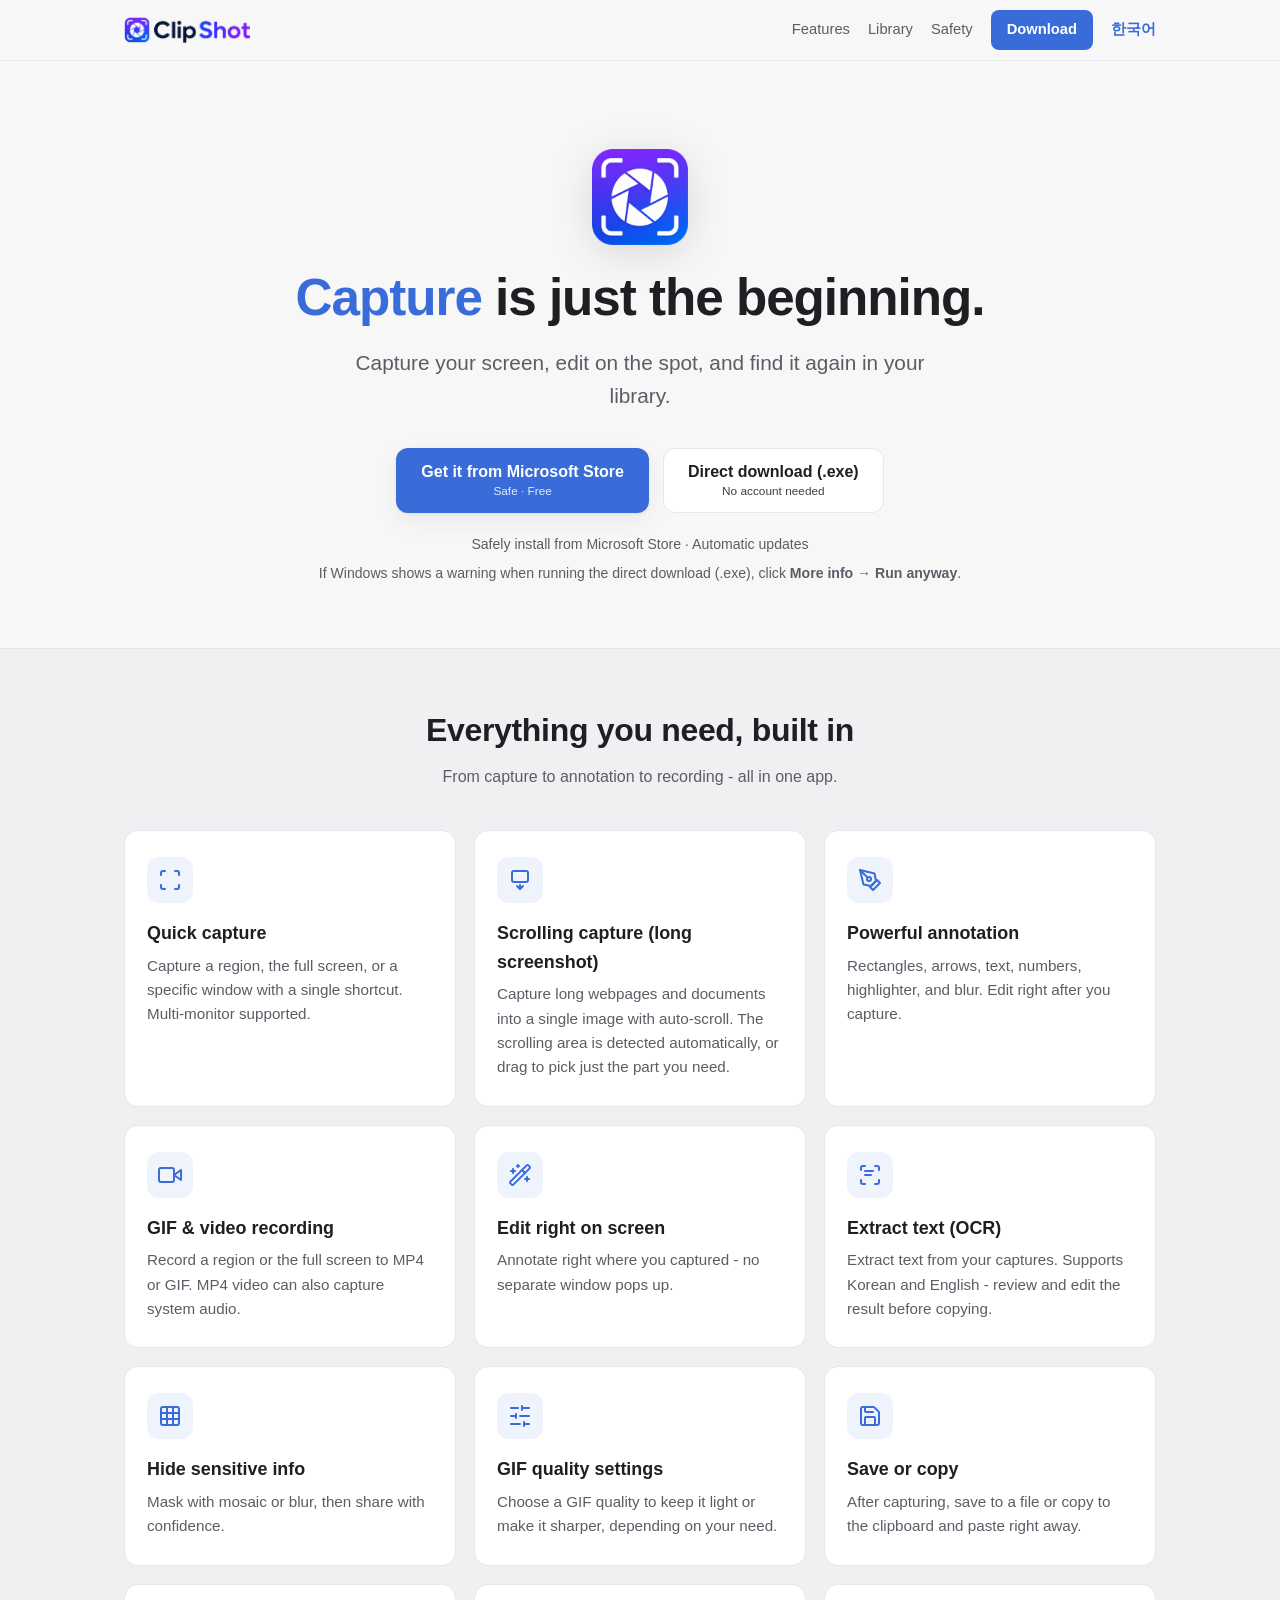
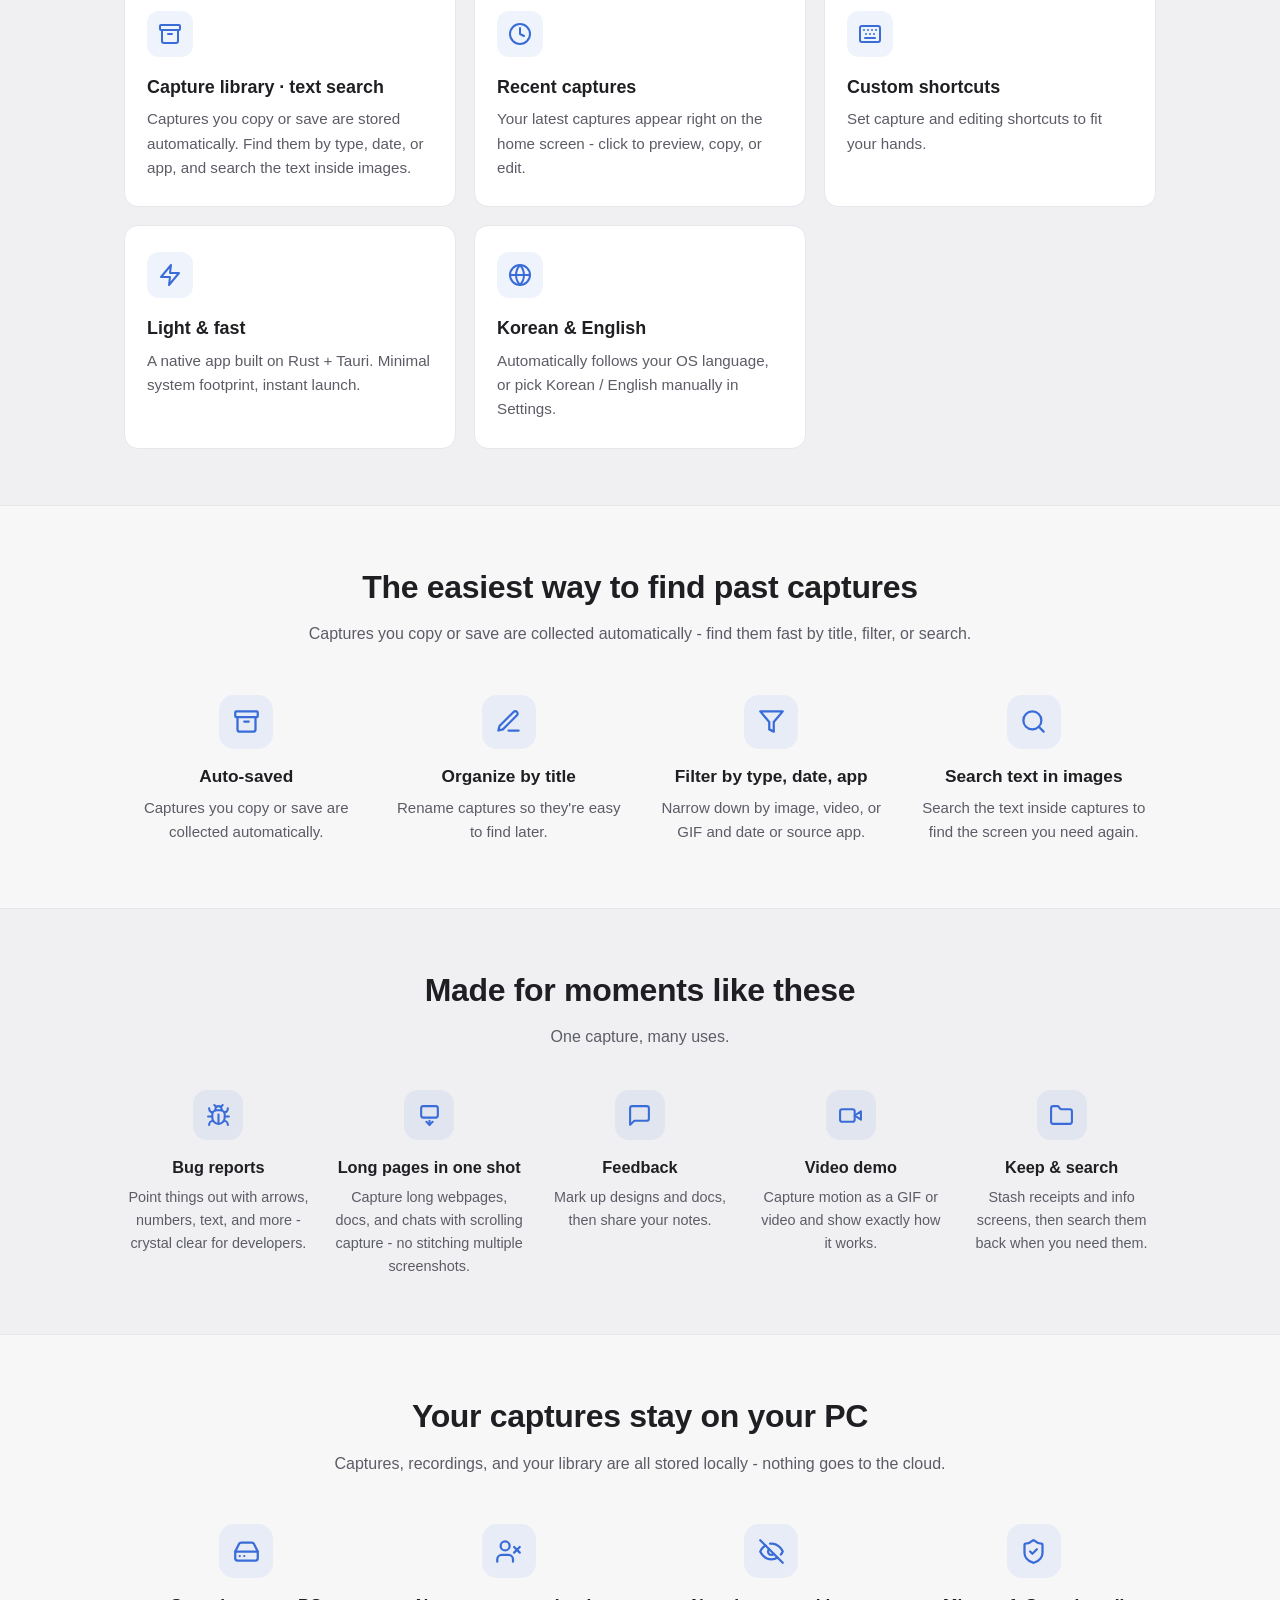
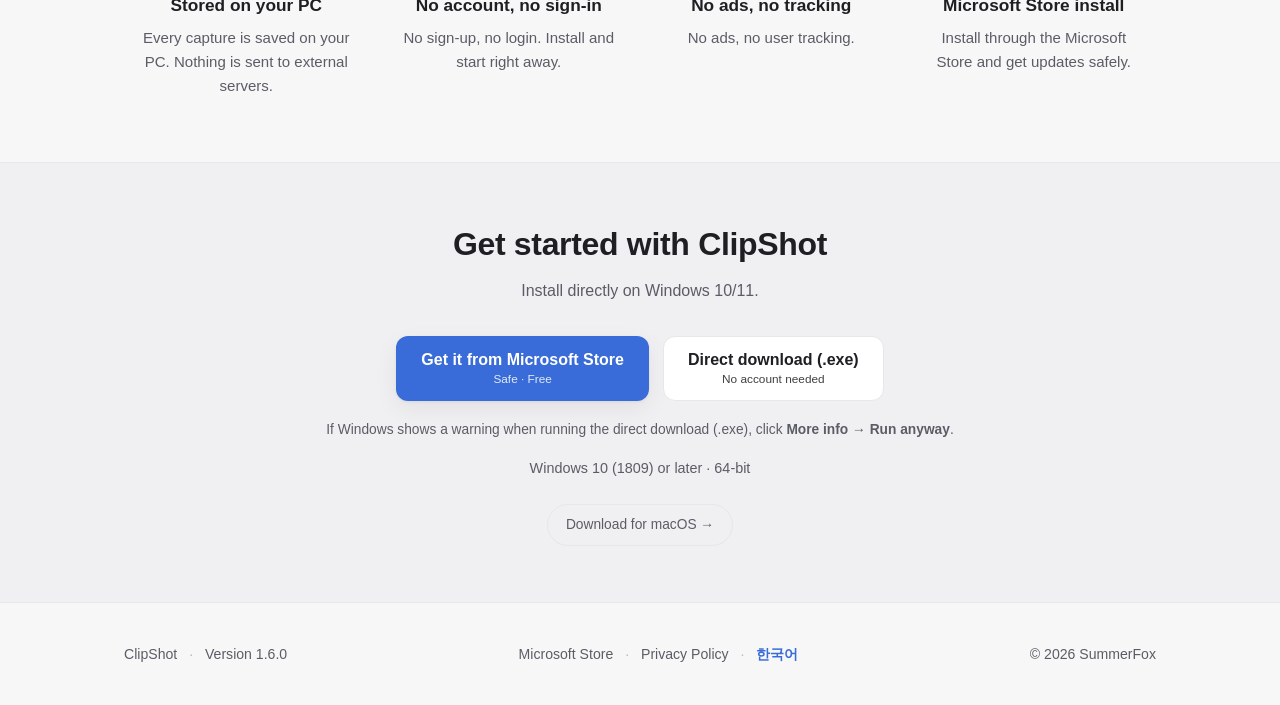
==== commit 8d249186: "release: publish ClipShot 1.6.0 downloads (요소 자동 선택 + 업데이트 배너) - downloads/ClipShot_1.6.0_x64-setup." ====
--- a/en/index.html
+++ b/en/index.html
@@ -51,7 +51,7 @@
               <span>Get it from Microsoft Store</span>
               <span class="sub">Safe · Free</span>
             </a>
-            <a class="btn btn-secondary btn-col pc-only" href="/downloads/ClipShot_1.5.2_x64-setup.exe" download>
+            <a class="btn btn-secondary btn-col pc-only" href="/downloads/ClipShot_1.6.0_x64-setup.exe" download>
               <span>Direct download (.exe)</span>
               <span class="sub">No account needed</span>
             </a>
@@ -61,7 +61,7 @@
         </div>
         <div class="os-mac" hidden>
           <div class="cta">
-            <a class="btn btn-primary btn-col pc-only" href="/downloads/ClipShot_1.4.1_aarch64.dmg" download>
+            <a class="btn btn-primary btn-col pc-only" href="/downloads/ClipShot_1.5.3_aarch64.dmg" download>
               <span>Download for macOS (.dmg) <span class="beta-tag">BETA</span></span>
               <span class="sub">Apple Silicon · Free</span>
             </a>
@@ -259,7 +259,7 @@
               <span>Get it from Microsoft Store</span>
               <span class="sub">Safe · Free</span>
             </a>
-            <a class="btn btn-secondary btn-col pc-only" href="/downloads/ClipShot_1.5.2_x64-setup.exe" download>
+            <a class="btn btn-secondary btn-col pc-only" href="/downloads/ClipShot_1.6.0_x64-setup.exe" download>
               <span>Direct download (.exe)</span>
               <span class="sub">No account needed</span>
             </a>
@@ -272,7 +272,7 @@
         <!-- macOS (Beta) -->
         <div class="os-block os-mac" id="dl-mac" hidden>
           <div class="cta">
-            <a class="btn btn-primary btn-col pc-only" href="/downloads/ClipShot_1.4.1_aarch64.dmg" download>
+            <a class="btn btn-primary btn-col pc-only" href="/downloads/ClipShot_1.5.3_aarch64.dmg" download>
               <span>Download for macOS (.dmg) <span class="beta-tag">BETA</span></span>
               <span class="sub">Apple Silicon · Free</span>
             </a>
@@ -280,7 +280,7 @@
           <div class="mac-guide pc-only" id="mac-guide">
             <p class="note"><strong>Unsigned beta</strong> — double-clicking shows <strong>"is damaged and can't be opened"</strong>. The app is fine; it's just not Apple-notarized yet. Just <strong>2 steps</strong>:</p>
             <ol class="mac-steps">
-              <li>Open <code>ClipShot_1.4.1_aarch64.dmg</code> and <strong>drag ClipShot to "Applications"</strong>.</li>
+              <li>Open <code>ClipShot_1.5.3_aarch64.dmg</code> and <strong>drag ClipShot to "Applications"</strong>.</li>
               <li>In <strong>Terminal</strong> (Spotlight <kbd>⌘ Space</kbd> → "Terminal"), paste this one line:</li>
             </ol>
             <div class="cmd-row">
@@ -349,7 +349,7 @@
 
   <footer>
     <div class="wrap foot">
-      <div><a href="/en/">ClipShot</a> <span class="dot">·</span> Version <span id="appVersion">1.5.2</span></div>
+      <div><a href="/en/">ClipShot</a> <span class="dot">·</span> Version <span id="appVersion">1.6.0</span></div>
       <div>
         <a href="https://apps.microsoft.com/detail/9PPDRC62BRP4?hl=en-us&amp;gl=US" target="_blank" rel="noopener">Microsoft Store</a>
         <span class="dot">·</span>
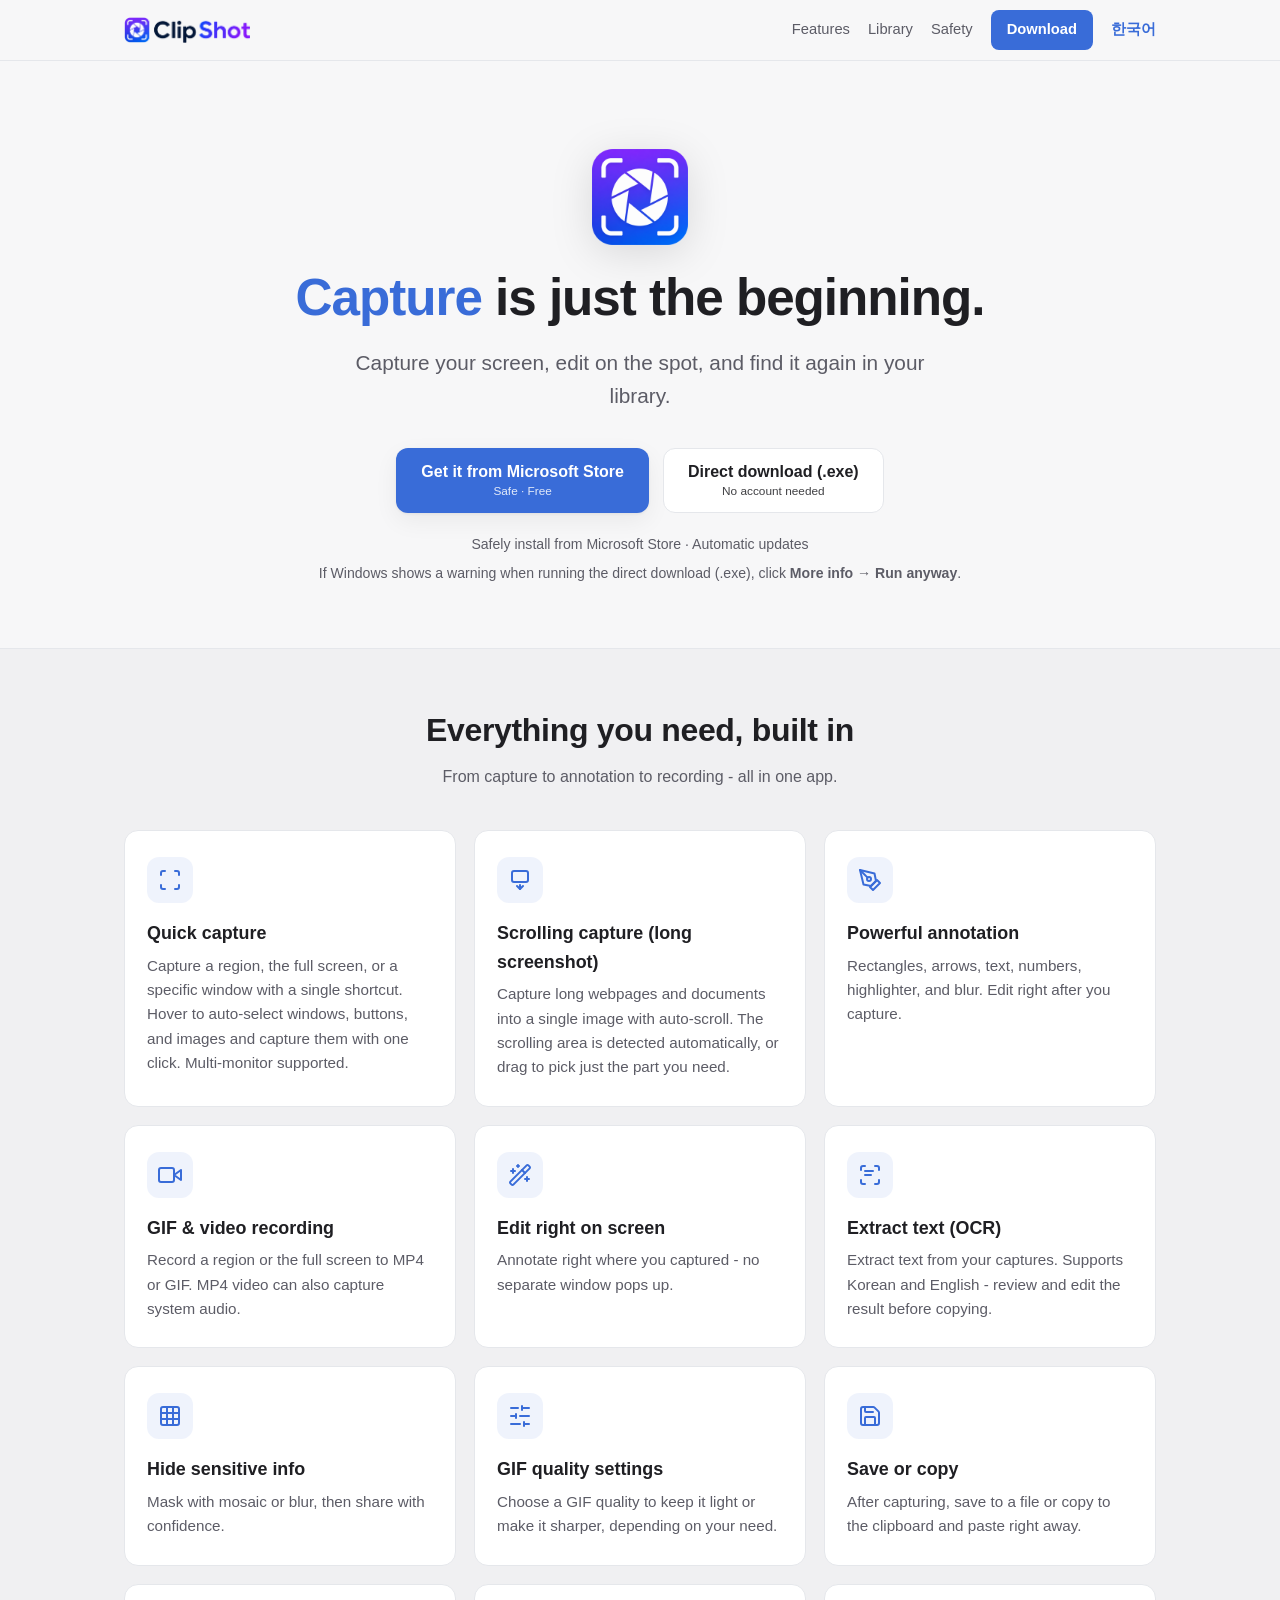
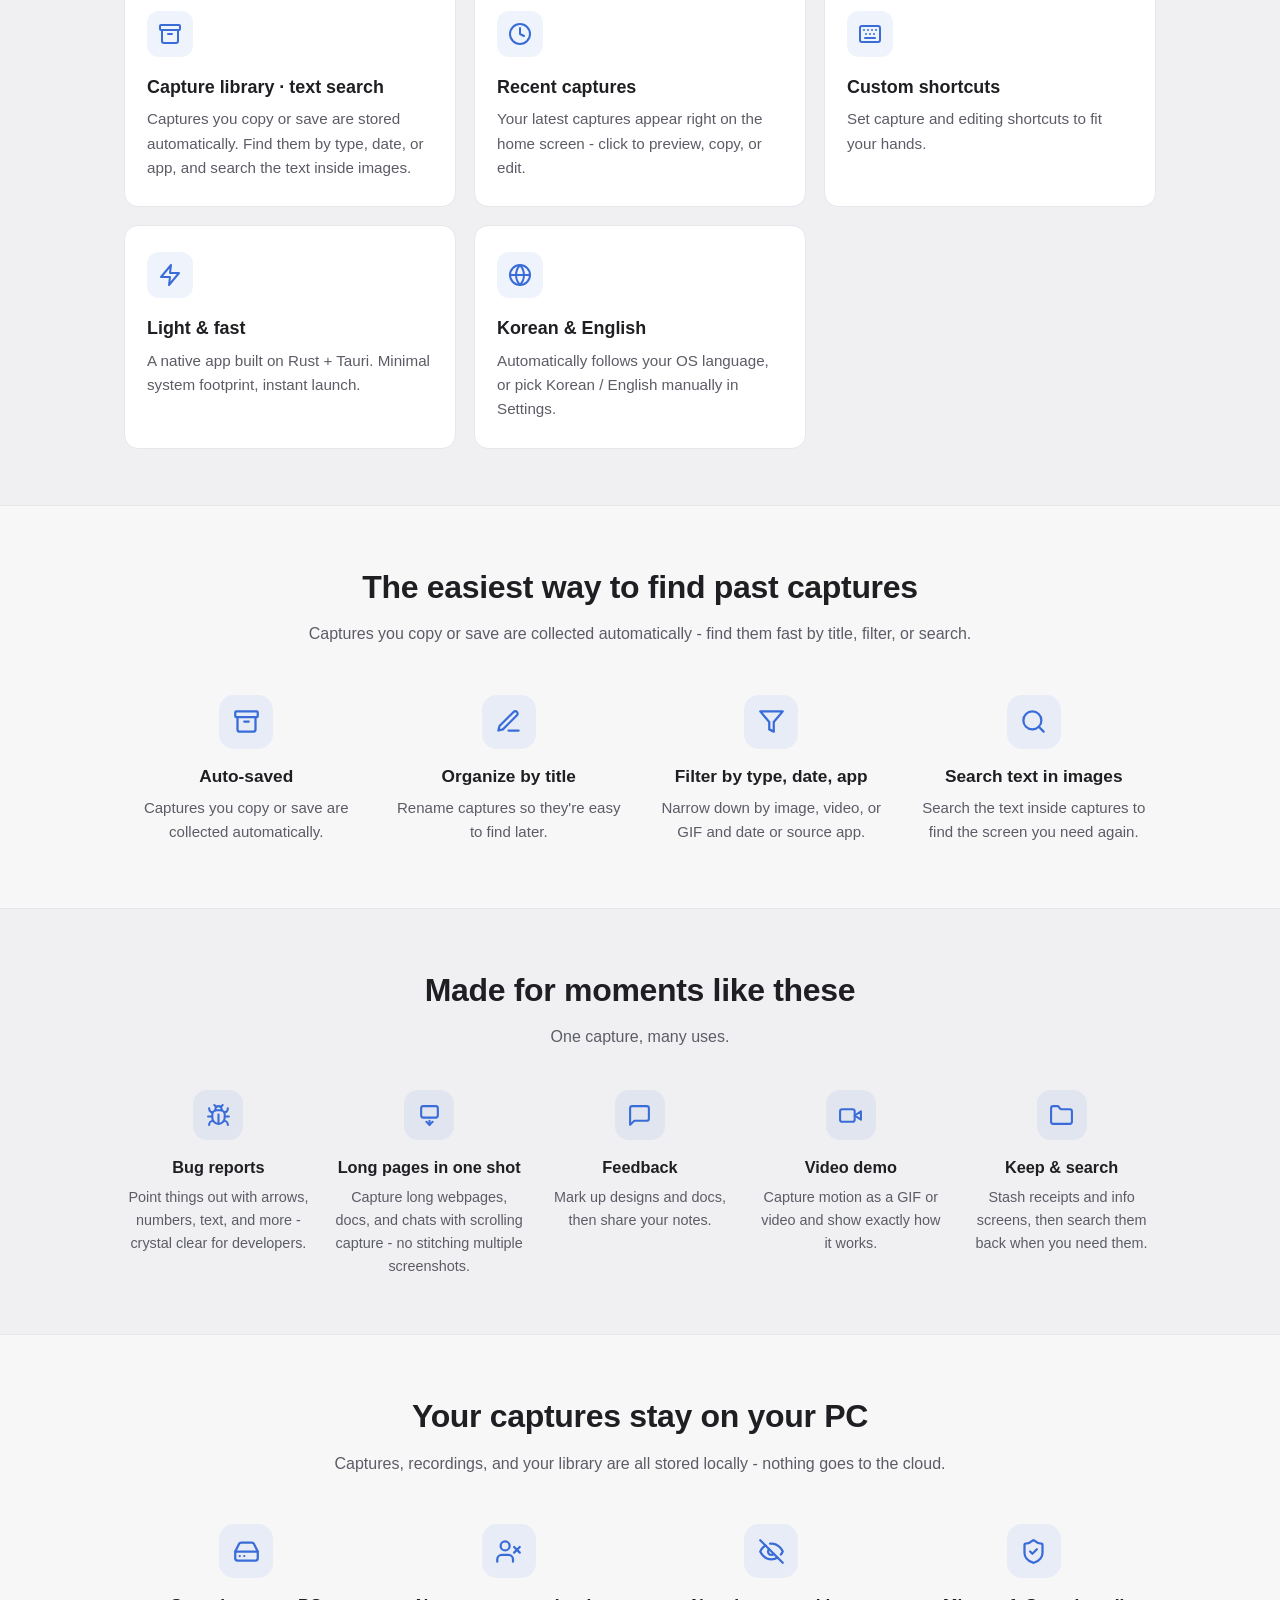
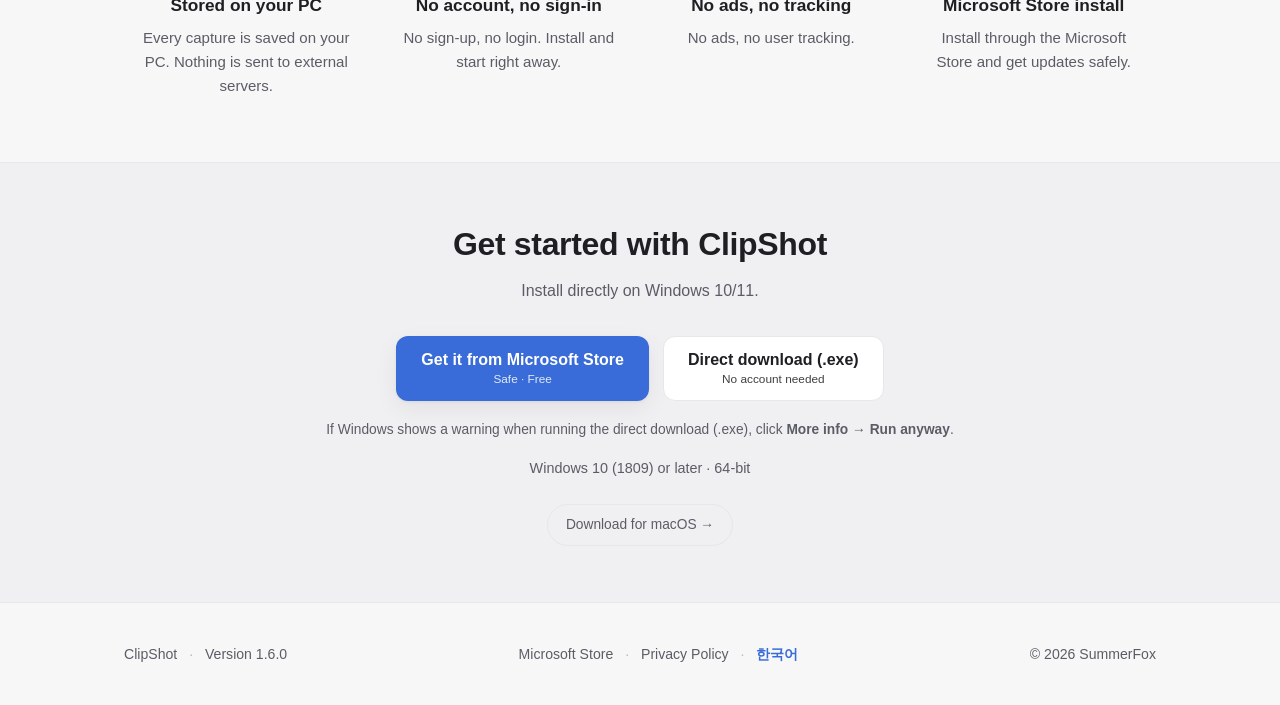
==== commit 5223f5c0: "copy: 빠른 캡처 카드에 요소 자동 선택 한 줄 추가 (ko/en, 1.6.0) Co-Authored-By: Claude Fable 5.1 <noreply@anthropic.c" ====
--- a/en/index.html
+++ b/en/index.html
@@ -81,7 +81,7 @@
           <div class="card">
             <div class="icon"><svg viewBox="0 0 24 24" fill="none" stroke="currentColor" stroke-width="2" stroke-linecap="round" stroke-linejoin="round"><path d="M3 7V5a2 2 0 0 1 2-2h2M17 3h2a2 2 0 0 1 2 2v2M21 17v2a2 2 0 0 1-2 2h-2M7 21H5a2 2 0 0 1-2-2v-2"/></svg></div>
             <h3>Quick capture</h3>
-            <p>Capture a region, the full screen, or a specific window with a single shortcut. Multi-monitor supported.</p>          </div>
+            <p>Capture a region, the full screen, or a specific window with a single shortcut. Hover to auto-select windows, buttons, and images and capture them with one click. Multi-monitor supported.</p>          </div>
           <div class="card">
             <div class="icon"><svg viewBox="0 0 24 24" fill="none" stroke="currentColor" stroke-width="2" stroke-linecap="round" stroke-linejoin="round"><rect x="4" y="3" width="16" height="11" rx="2"/><path d="M12 17v4"/><path d="m9 18 3 3 3-3"/></svg></div>
             <h3>Scrolling capture (long screenshot)</h3>
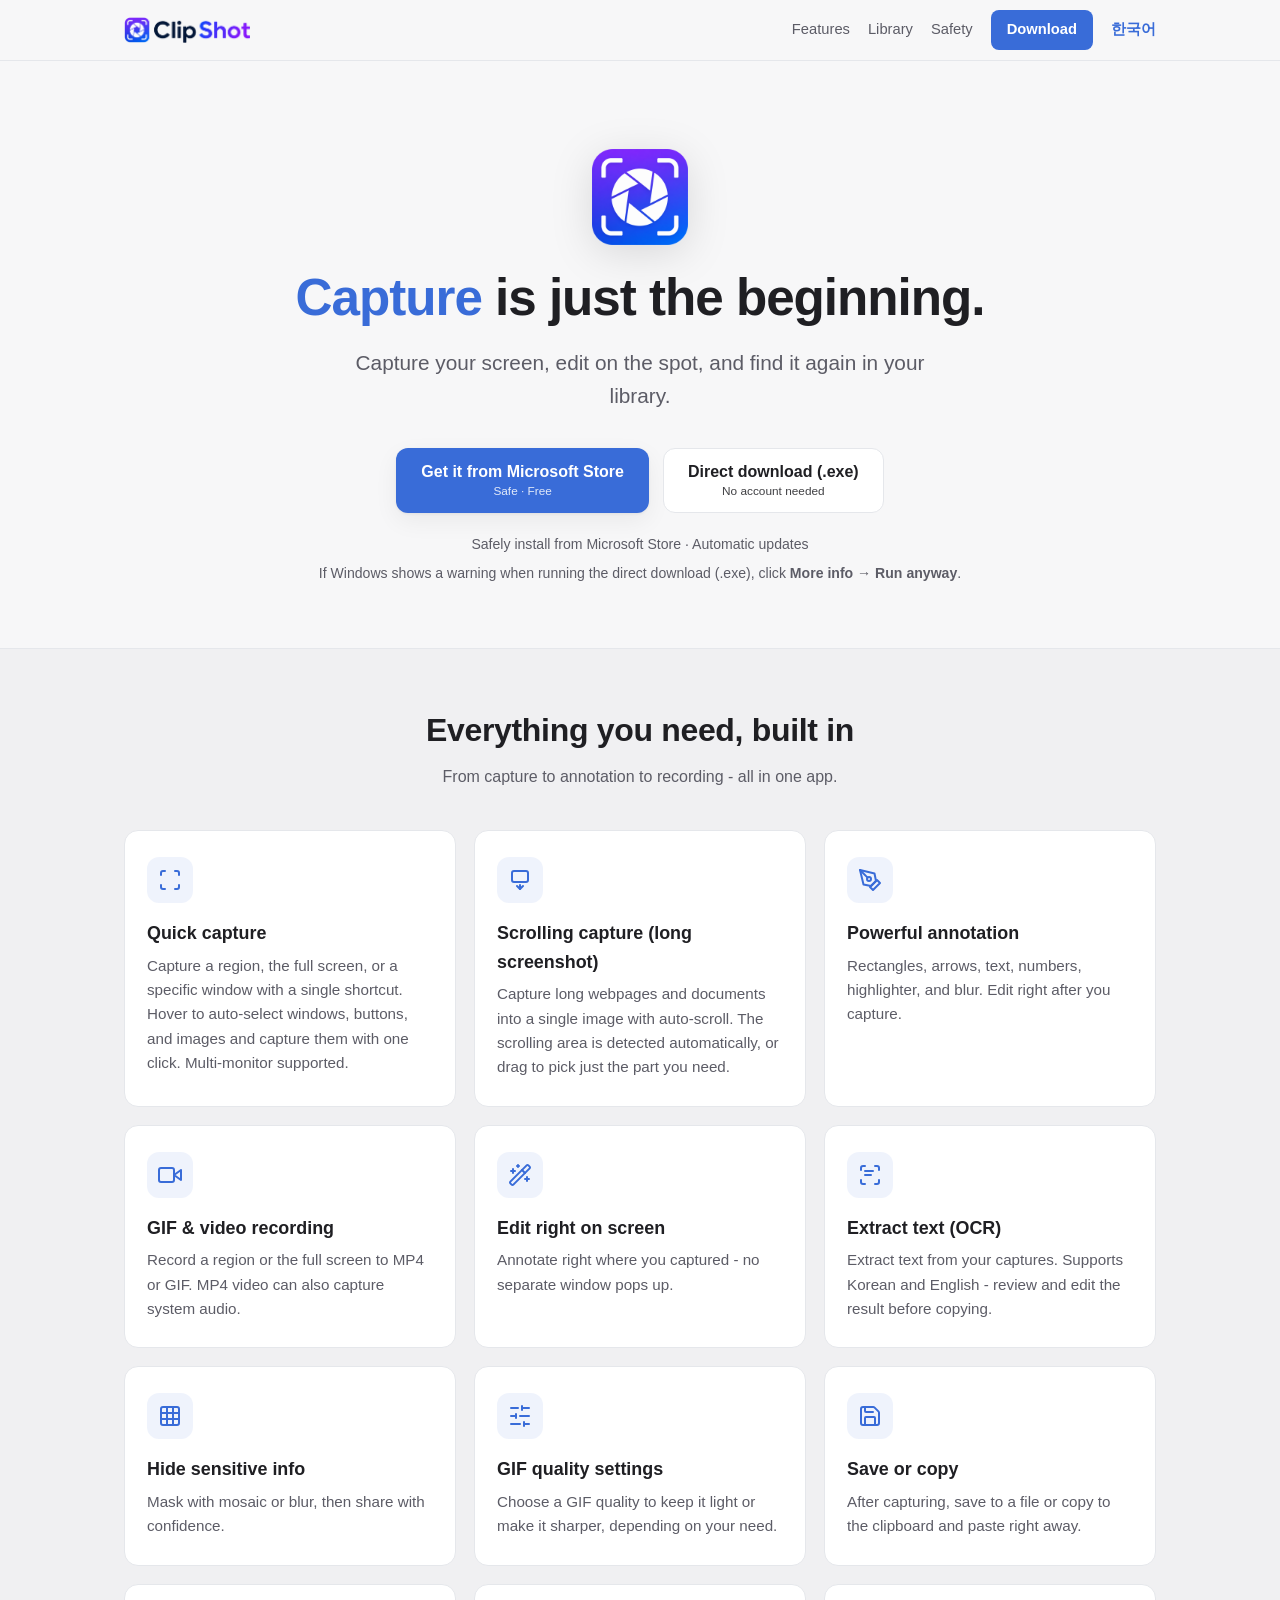
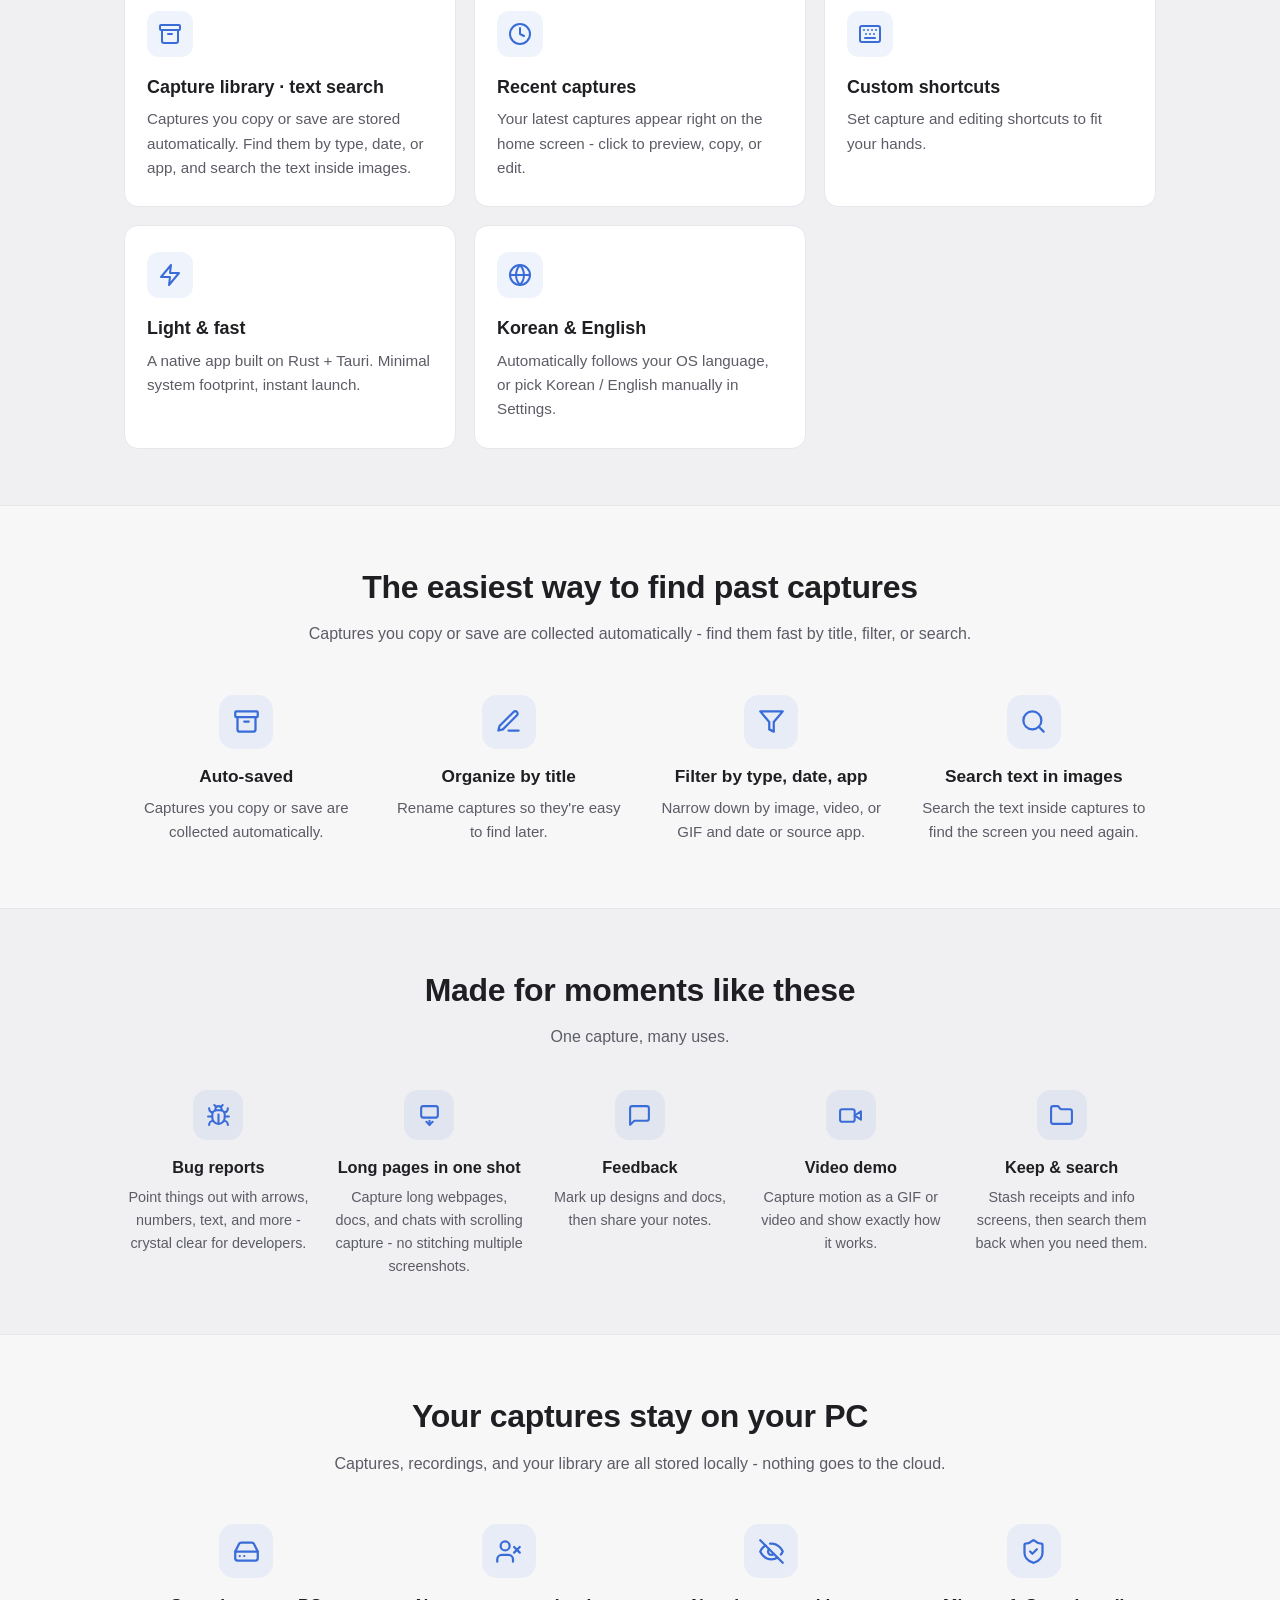
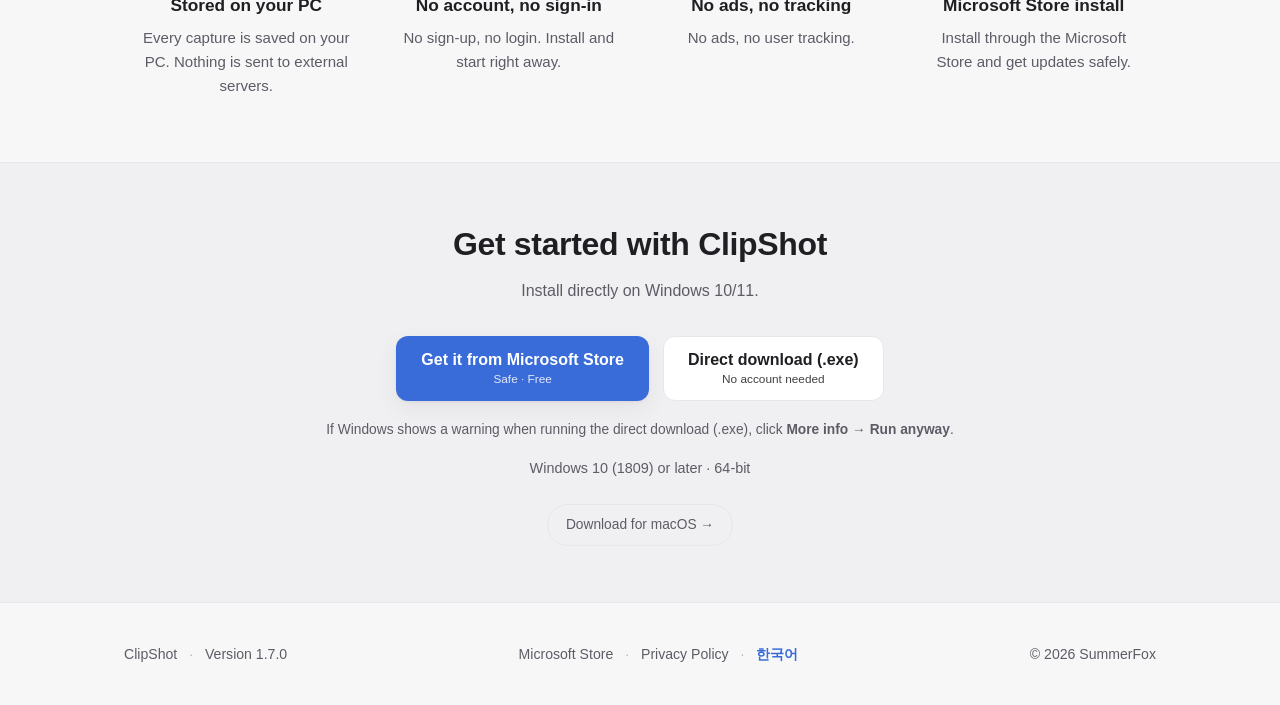
==== commit 233616e4: "release: publish ClipShot 1.7.0 downloads (캡처 영역 비율 고정) - version.json 1.7.0 - index.html / en/index" ====
--- a/en/index.html
+++ b/en/index.html
@@ -51,7 +51,7 @@
               <span>Get it from Microsoft Store</span>
               <span class="sub">Safe · Free</span>
             </a>
-            <a class="btn btn-secondary btn-col pc-only" href="/downloads/ClipShot_1.6.0_x64-setup.exe" download>
+            <a class="btn btn-secondary btn-col pc-only" href="/downloads/ClipShot_1.7.0_x64-setup.exe" download>
               <span>Direct download (.exe)</span>
               <span class="sub">No account needed</span>
             </a>
@@ -259,7 +259,7 @@
               <span>Get it from Microsoft Store</span>
               <span class="sub">Safe · Free</span>
             </a>
-            <a class="btn btn-secondary btn-col pc-only" href="/downloads/ClipShot_1.6.0_x64-setup.exe" download>
+            <a class="btn btn-secondary btn-col pc-only" href="/downloads/ClipShot_1.7.0_x64-setup.exe" download>
               <span>Direct download (.exe)</span>
               <span class="sub">No account needed</span>
             </a>
@@ -349,7 +349,7 @@
 
   <footer>
     <div class="wrap foot">
-      <div><a href="/en/">ClipShot</a> <span class="dot">·</span> Version <span id="appVersion">1.6.0</span></div>
+      <div><a href="/en/">ClipShot</a> <span class="dot">·</span> Version <span id="appVersion">1.7.0</span></div>
       <div>
         <a href="https://apps.microsoft.com/detail/9PPDRC62BRP4?hl=en-us&amp;gl=US" target="_blank" rel="noopener">Microsoft Store</a>
         <span class="dot">·</span>
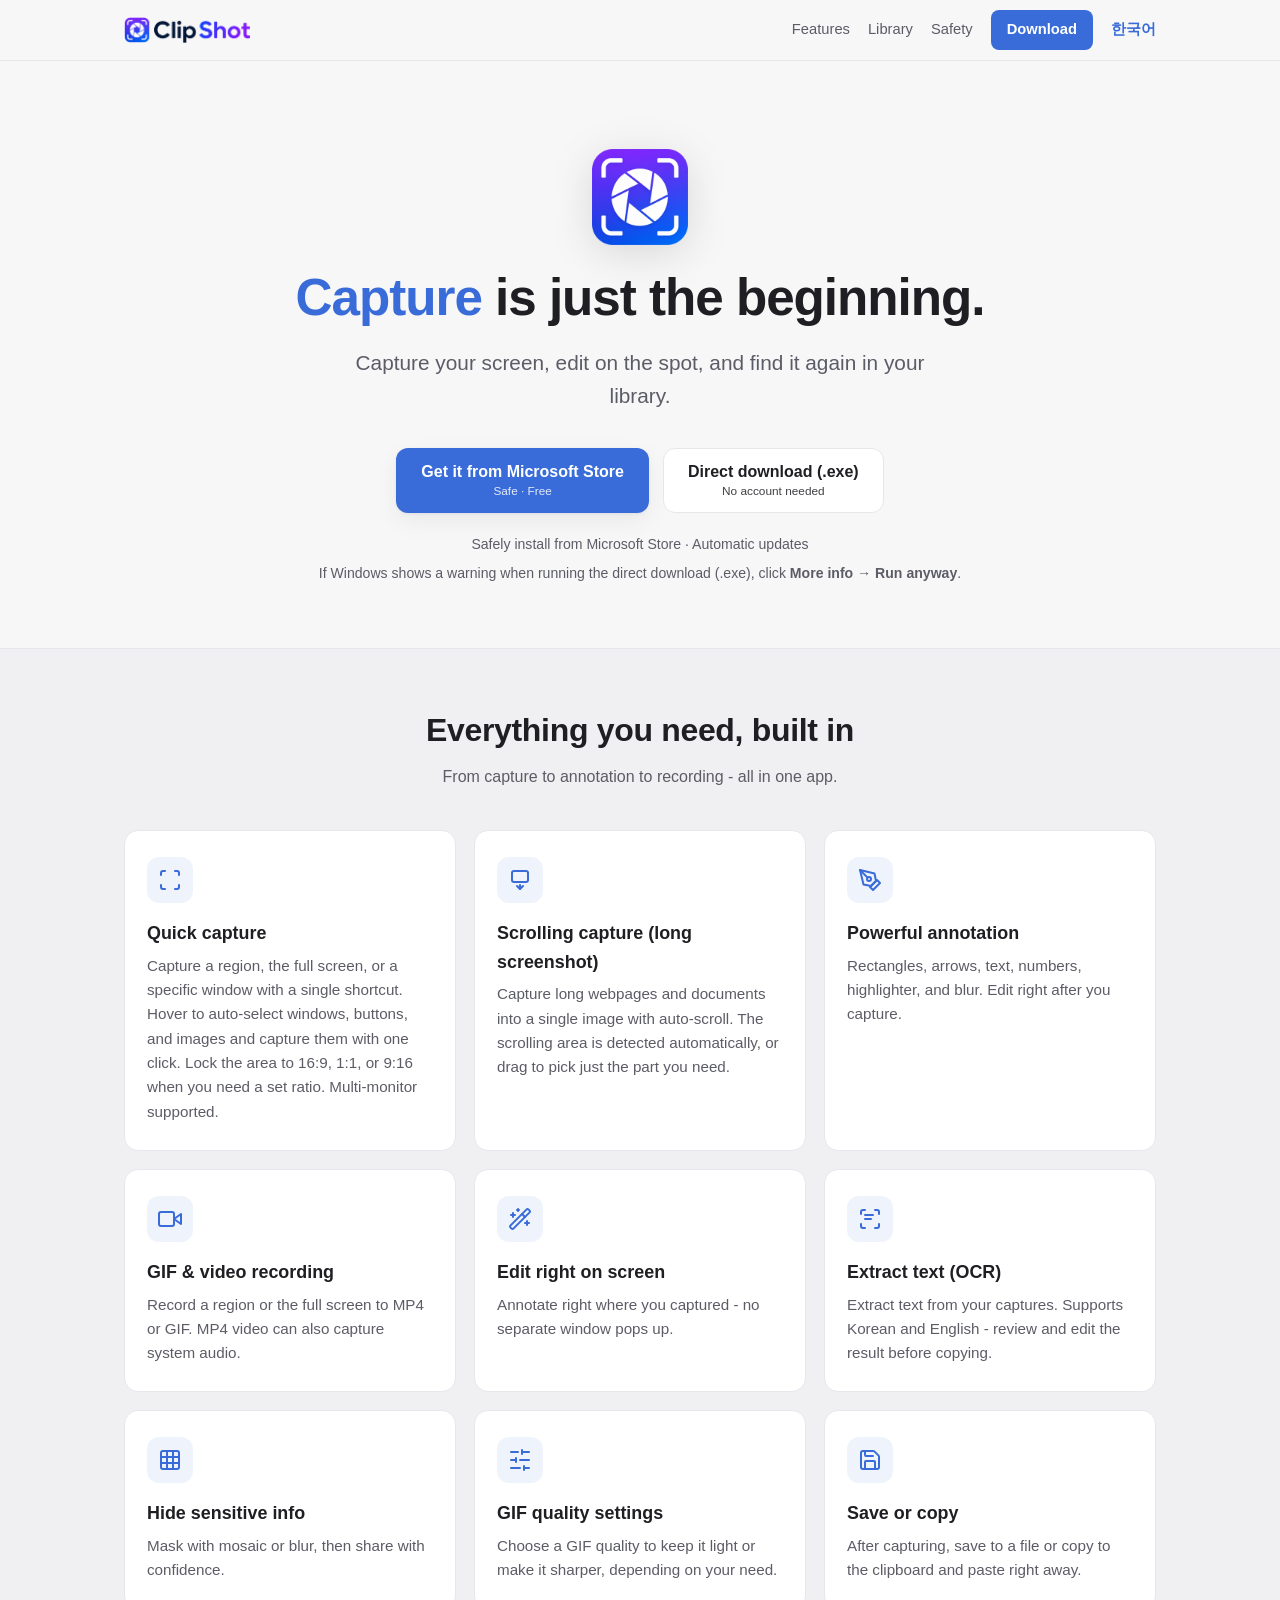
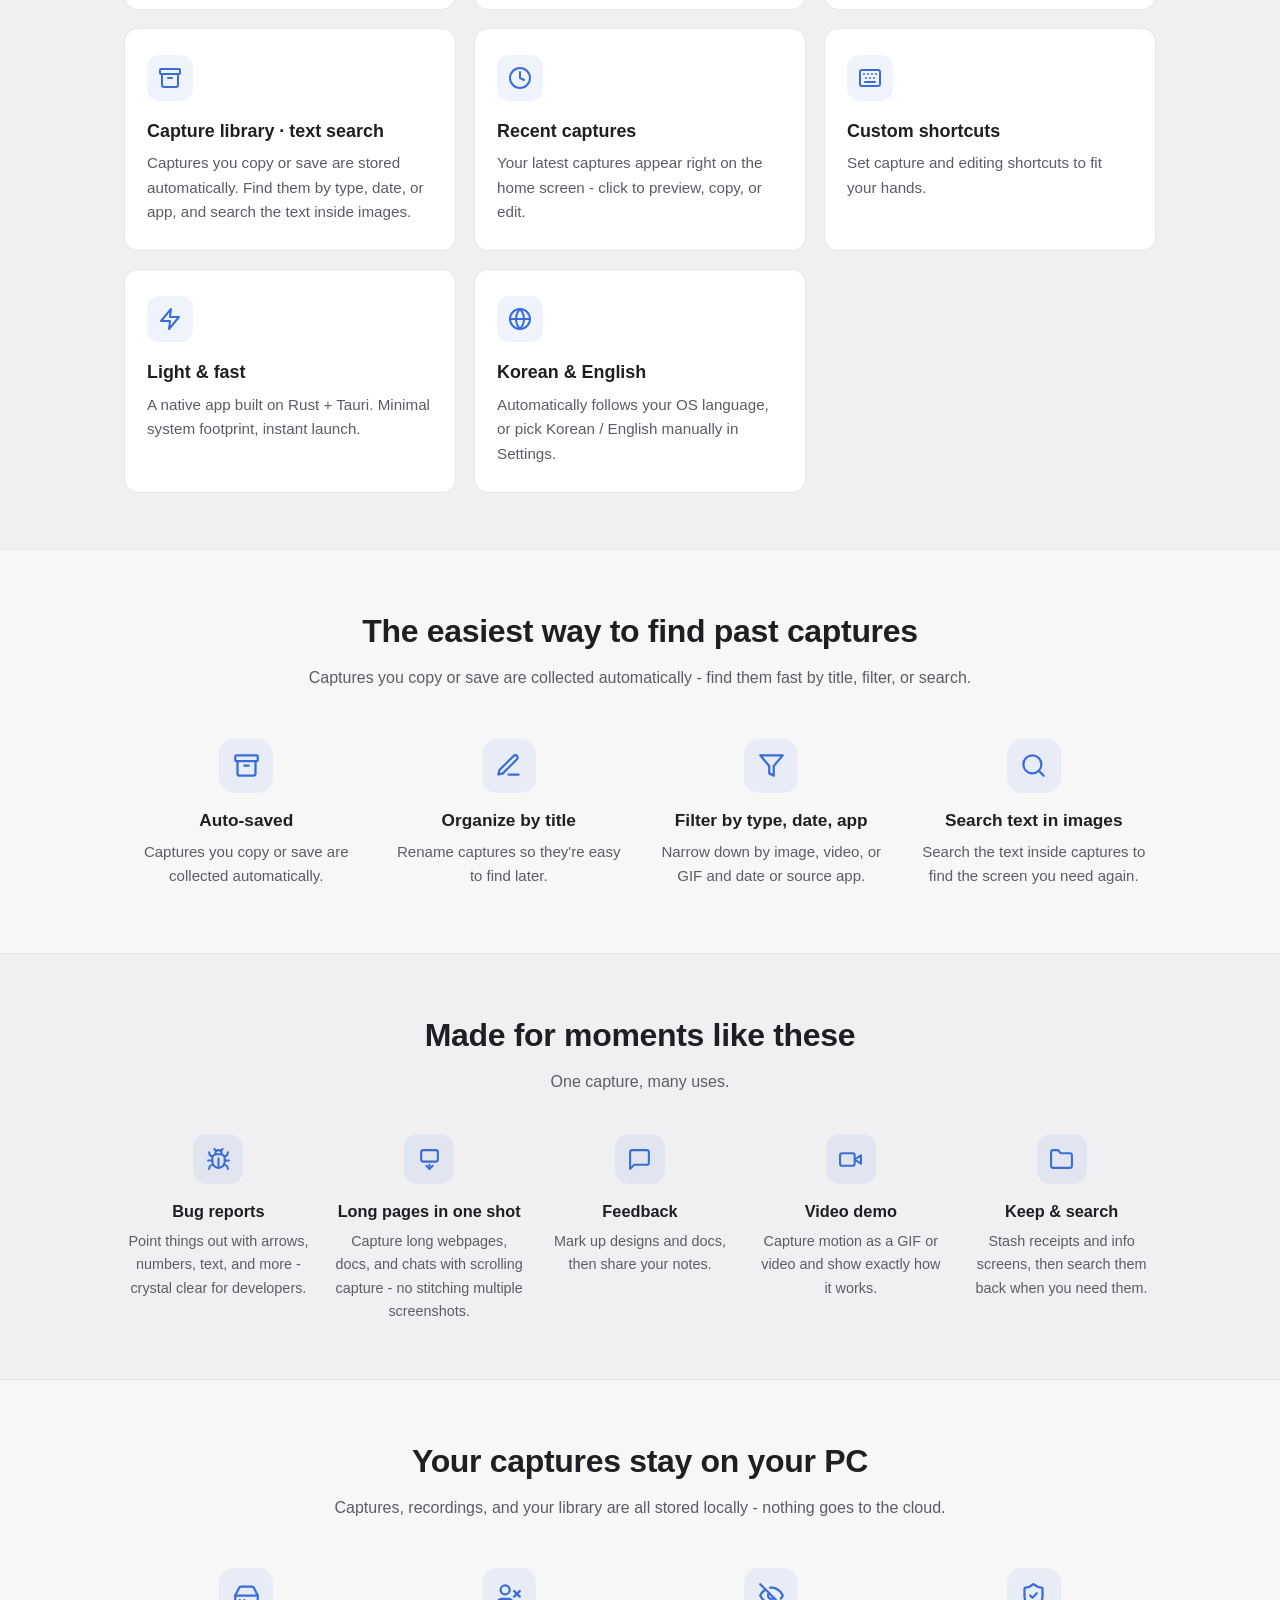
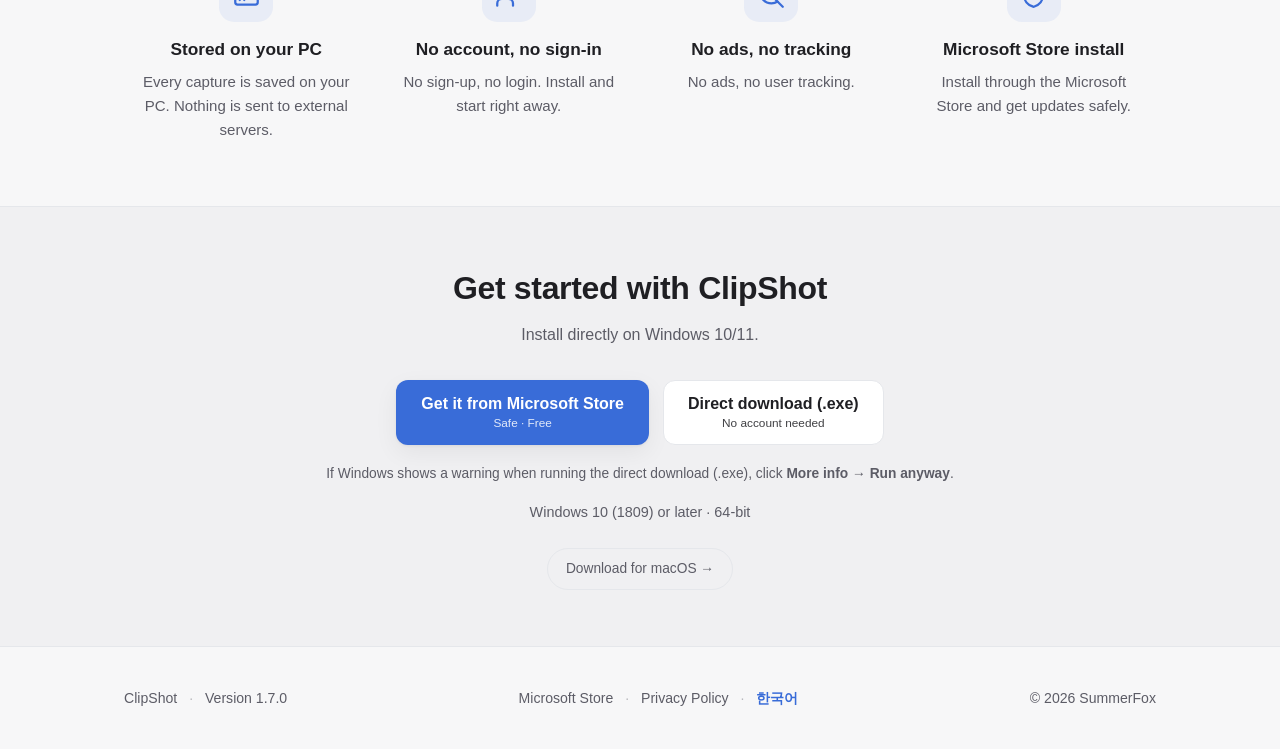
==== commit 61a19432: "copy: 빠른 캡처 카드에 비율 고정 한 줄 추가 (ko/en, 1.7.0) 1.6.0 때 요소 자동 선택을 같은 자리에 넣은 선례(5223f5c)와 동일. 버전 배포 커밋에서 " ====
--- a/en/index.html
+++ b/en/index.html
@@ -81,7 +81,7 @@
           <div class="card">
             <div class="icon"><svg viewBox="0 0 24 24" fill="none" stroke="currentColor" stroke-width="2" stroke-linecap="round" stroke-linejoin="round"><path d="M3 7V5a2 2 0 0 1 2-2h2M17 3h2a2 2 0 0 1 2 2v2M21 17v2a2 2 0 0 1-2 2h-2M7 21H5a2 2 0 0 1-2-2v-2"/></svg></div>
             <h3>Quick capture</h3>
-            <p>Capture a region, the full screen, or a specific window with a single shortcut. Hover to auto-select windows, buttons, and images and capture them with one click. Multi-monitor supported.</p>          </div>
+            <p>Capture a region, the full screen, or a specific window with a single shortcut. Hover to auto-select windows, buttons, and images and capture them with one click. Lock the area to 16:9, 1:1, or 9:16 when you need a set ratio. Multi-monitor supported.</p>          </div>
           <div class="card">
             <div class="icon"><svg viewBox="0 0 24 24" fill="none" stroke="currentColor" stroke-width="2" stroke-linecap="round" stroke-linejoin="round"><rect x="4" y="3" width="16" height="11" rx="2"/><path d="M12 17v4"/><path d="m9 18 3 3 3-3"/></svg></div>
             <h3>Scrolling capture (long screenshot)</h3>
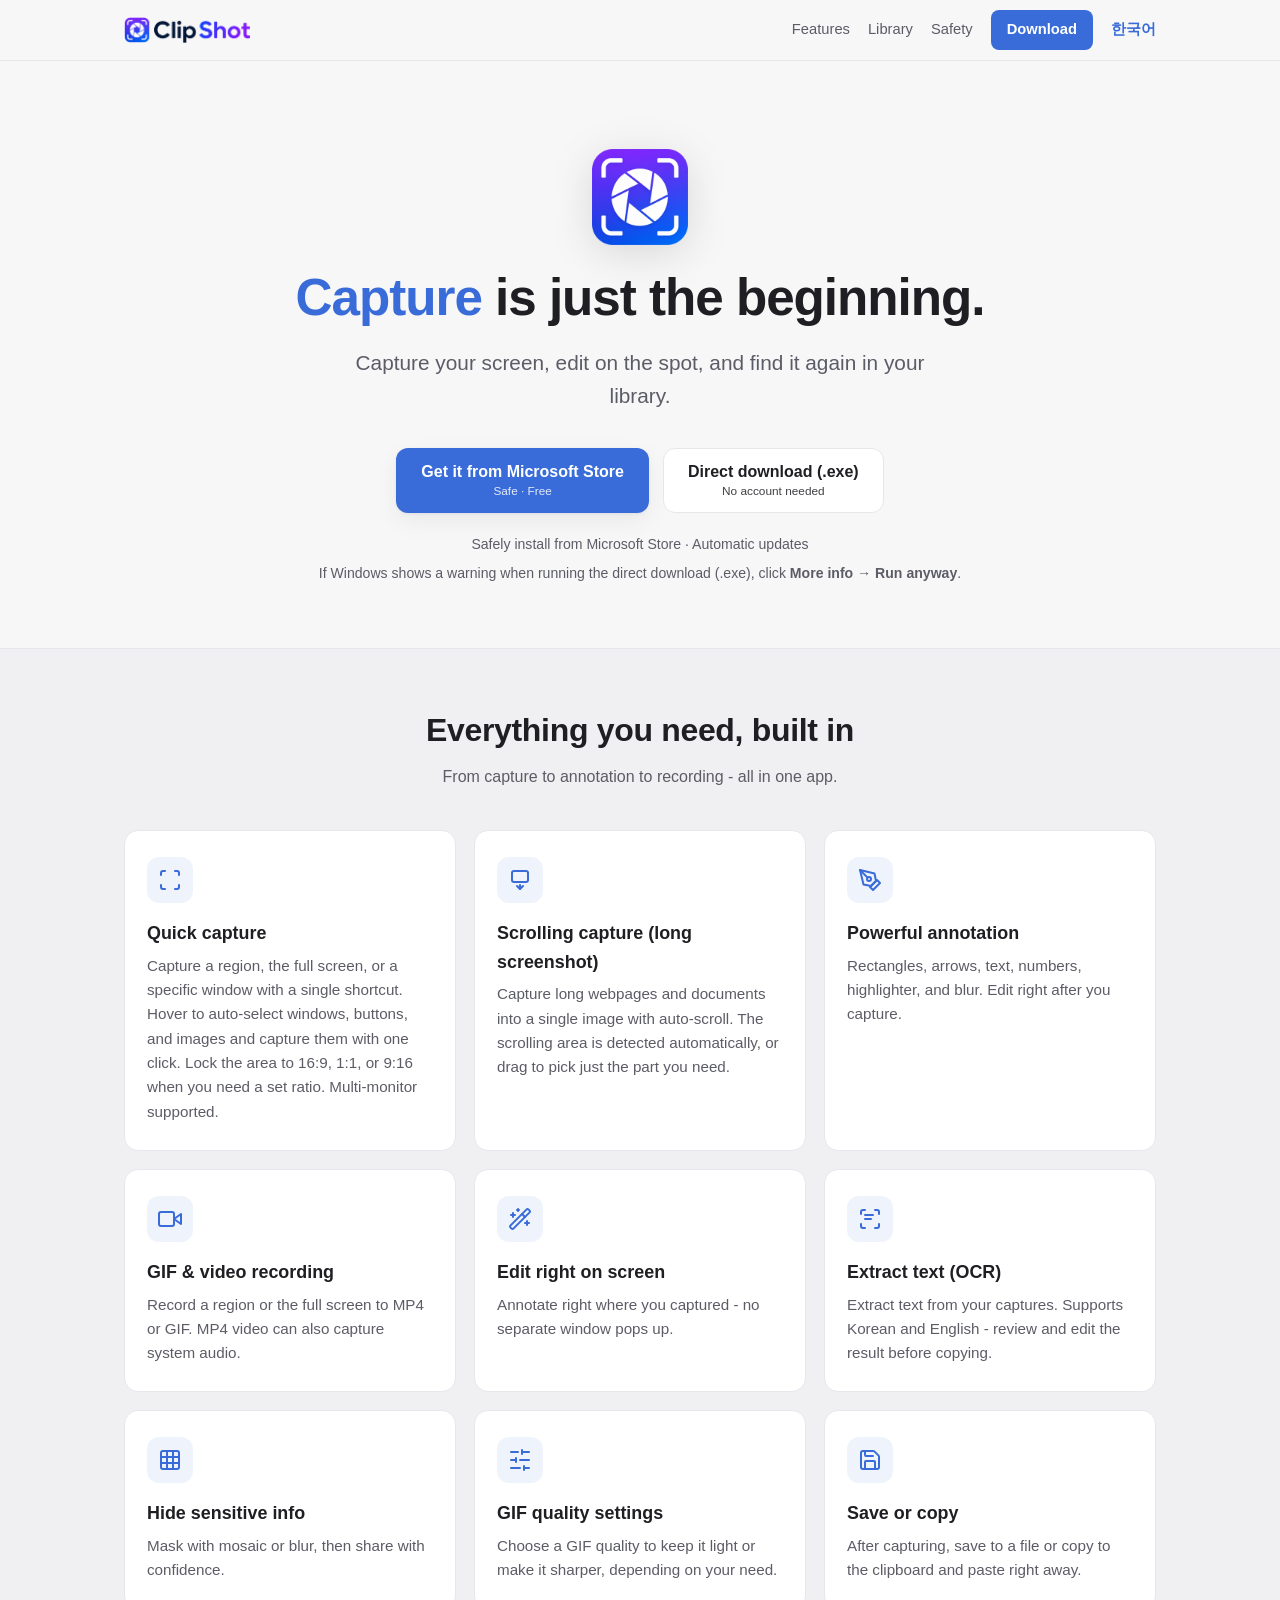
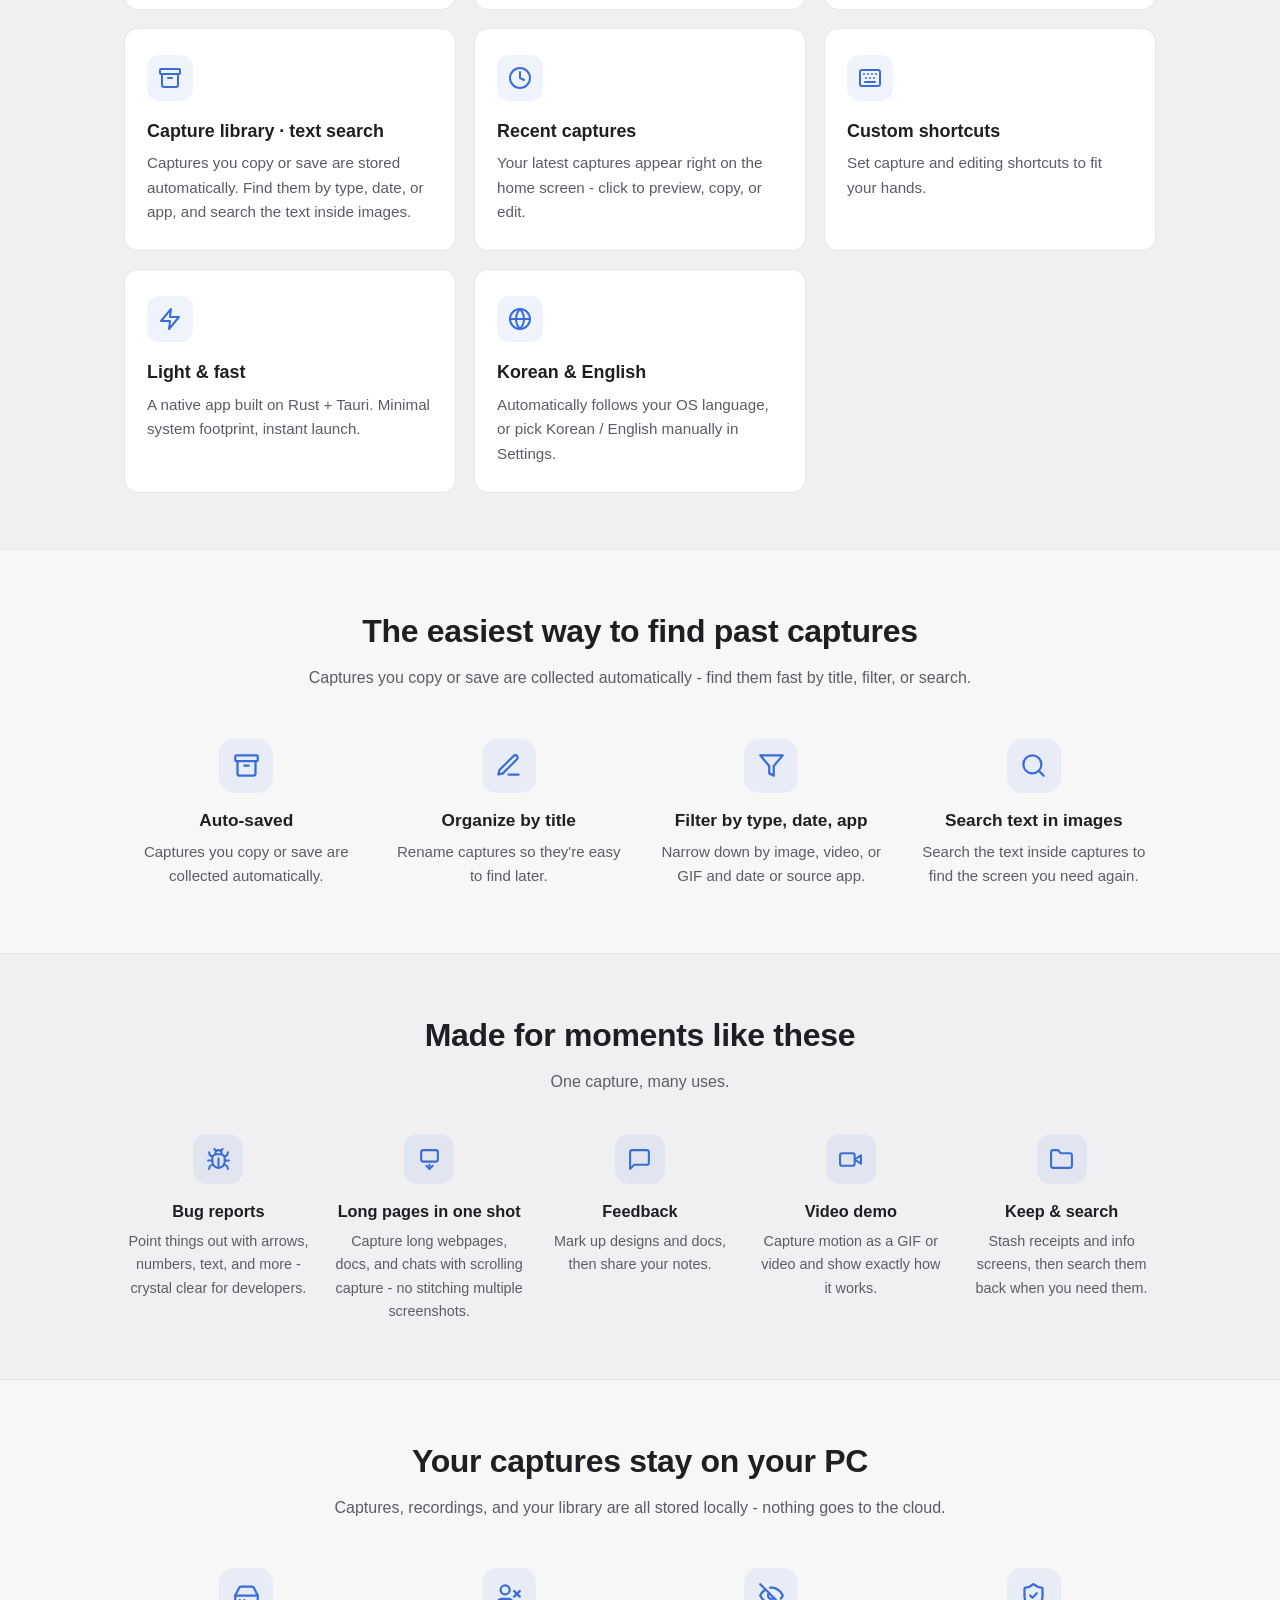
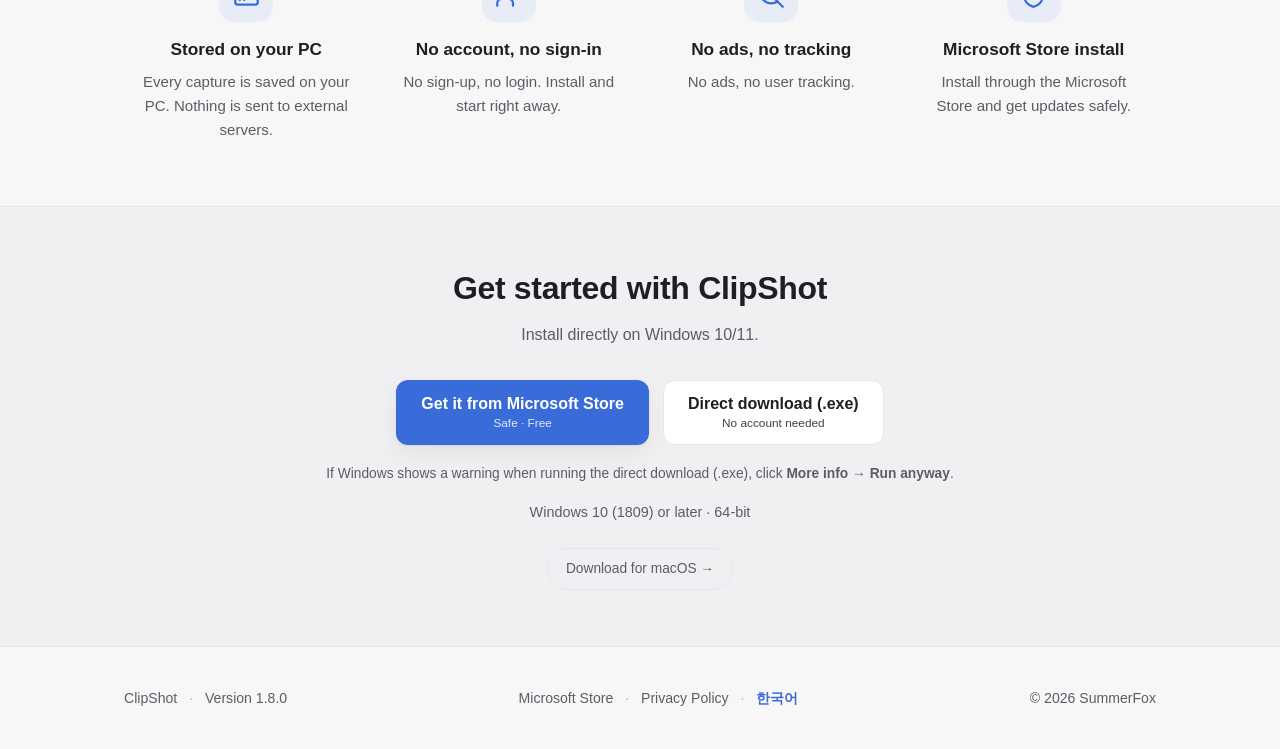
==== commit d3df221d: "release: publish ClipShot 1.8.0 downloads (동영상 작은 영역 드래그 수정) - version.json 1.8.0 - index.html / en/" ====
--- a/en/index.html
+++ b/en/index.html
@@ -51,7 +51,7 @@
               <span>Get it from Microsoft Store</span>
               <span class="sub">Safe · Free</span>
             </a>
-            <a class="btn btn-secondary btn-col pc-only" href="/downloads/ClipShot_1.7.0_x64-setup.exe" download>
+            <a class="btn btn-secondary btn-col pc-only" href="/downloads/ClipShot_1.8.0_x64-setup.exe" download>
               <span>Direct download (.exe)</span>
               <span class="sub">No account needed</span>
             </a>
@@ -259,7 +259,7 @@
               <span>Get it from Microsoft Store</span>
               <span class="sub">Safe · Free</span>
             </a>
-            <a class="btn btn-secondary btn-col pc-only" href="/downloads/ClipShot_1.7.0_x64-setup.exe" download>
+            <a class="btn btn-secondary btn-col pc-only" href="/downloads/ClipShot_1.8.0_x64-setup.exe" download>
               <span>Direct download (.exe)</span>
               <span class="sub">No account needed</span>
             </a>
@@ -349,7 +349,7 @@
 
   <footer>
     <div class="wrap foot">
-      <div><a href="/en/">ClipShot</a> <span class="dot">·</span> Version <span id="appVersion">1.7.0</span></div>
+      <div><a href="/en/">ClipShot</a> <span class="dot">·</span> Version <span id="appVersion">1.8.0</span></div>
       <div>
         <a href="https://apps.microsoft.com/detail/9PPDRC62BRP4?hl=en-us&amp;gl=US" target="_blank" rel="noopener">Microsoft Store</a>
         <span class="dot">·</span>
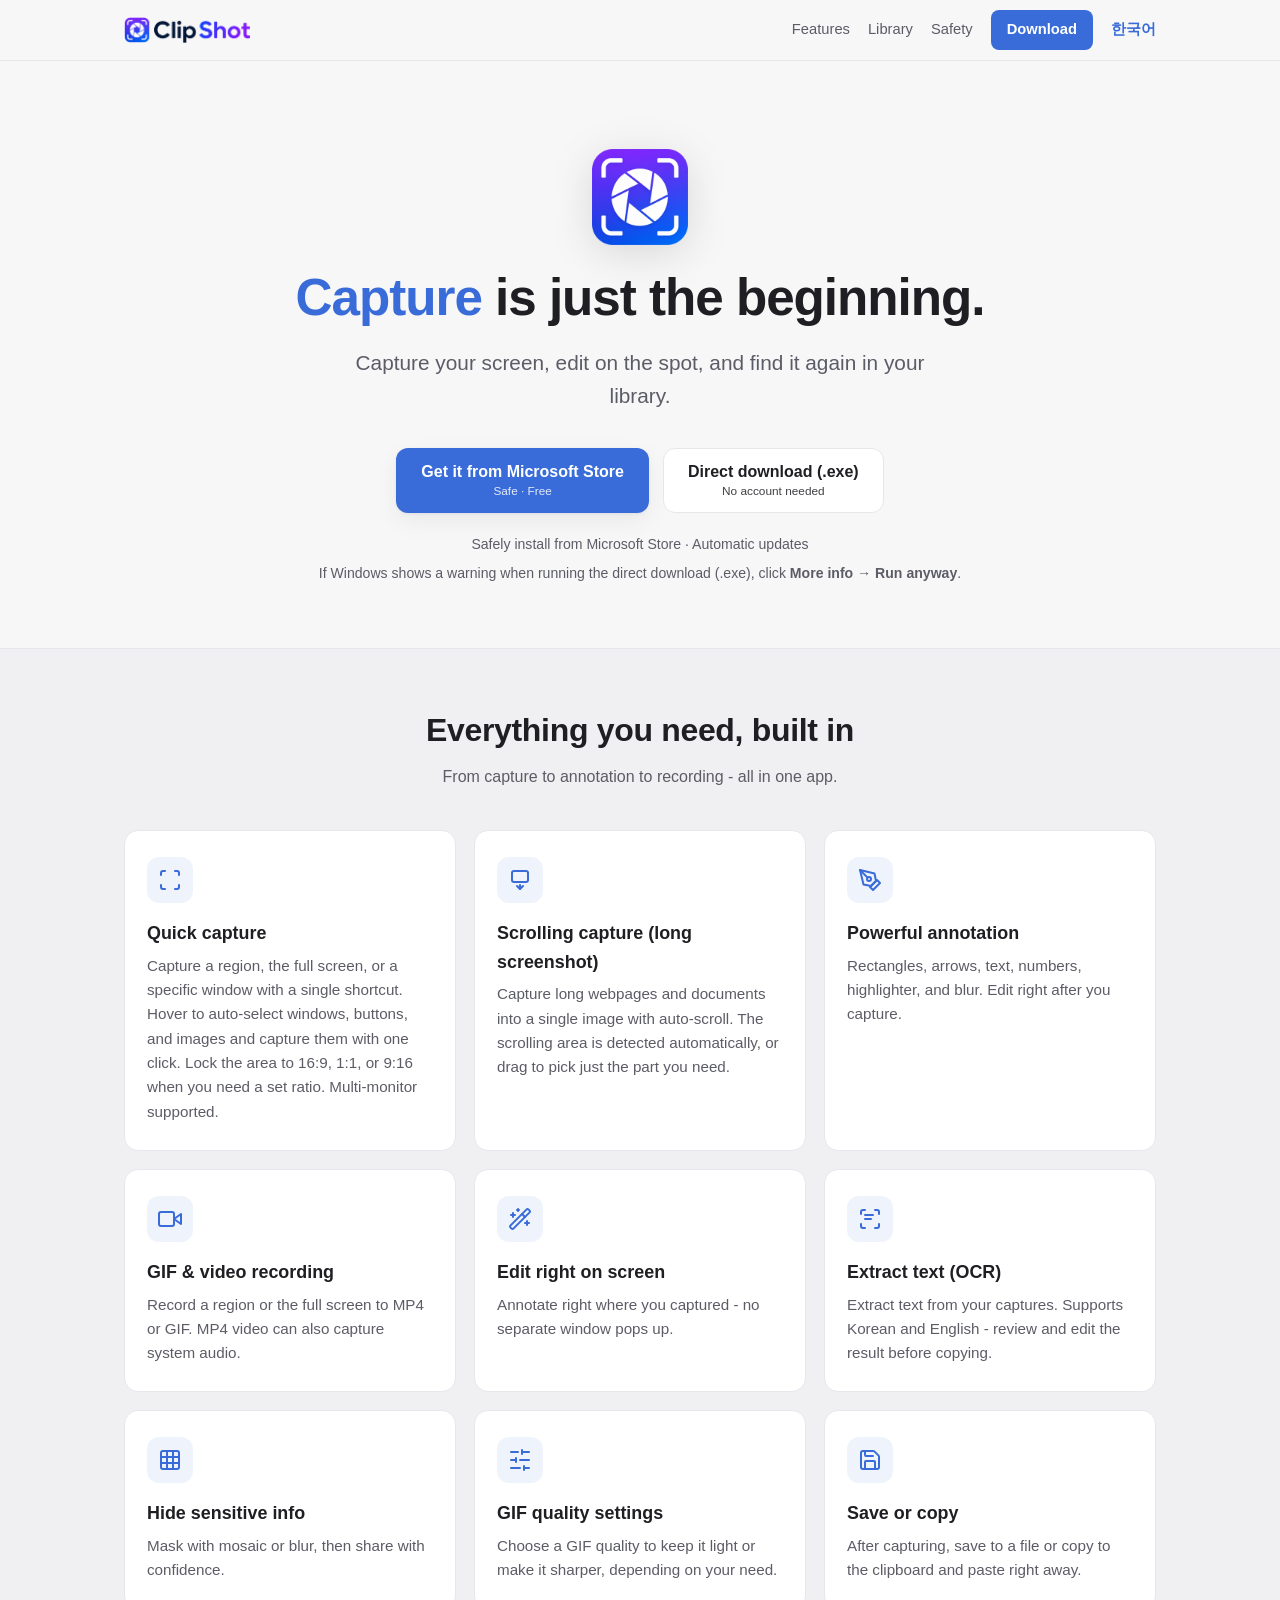
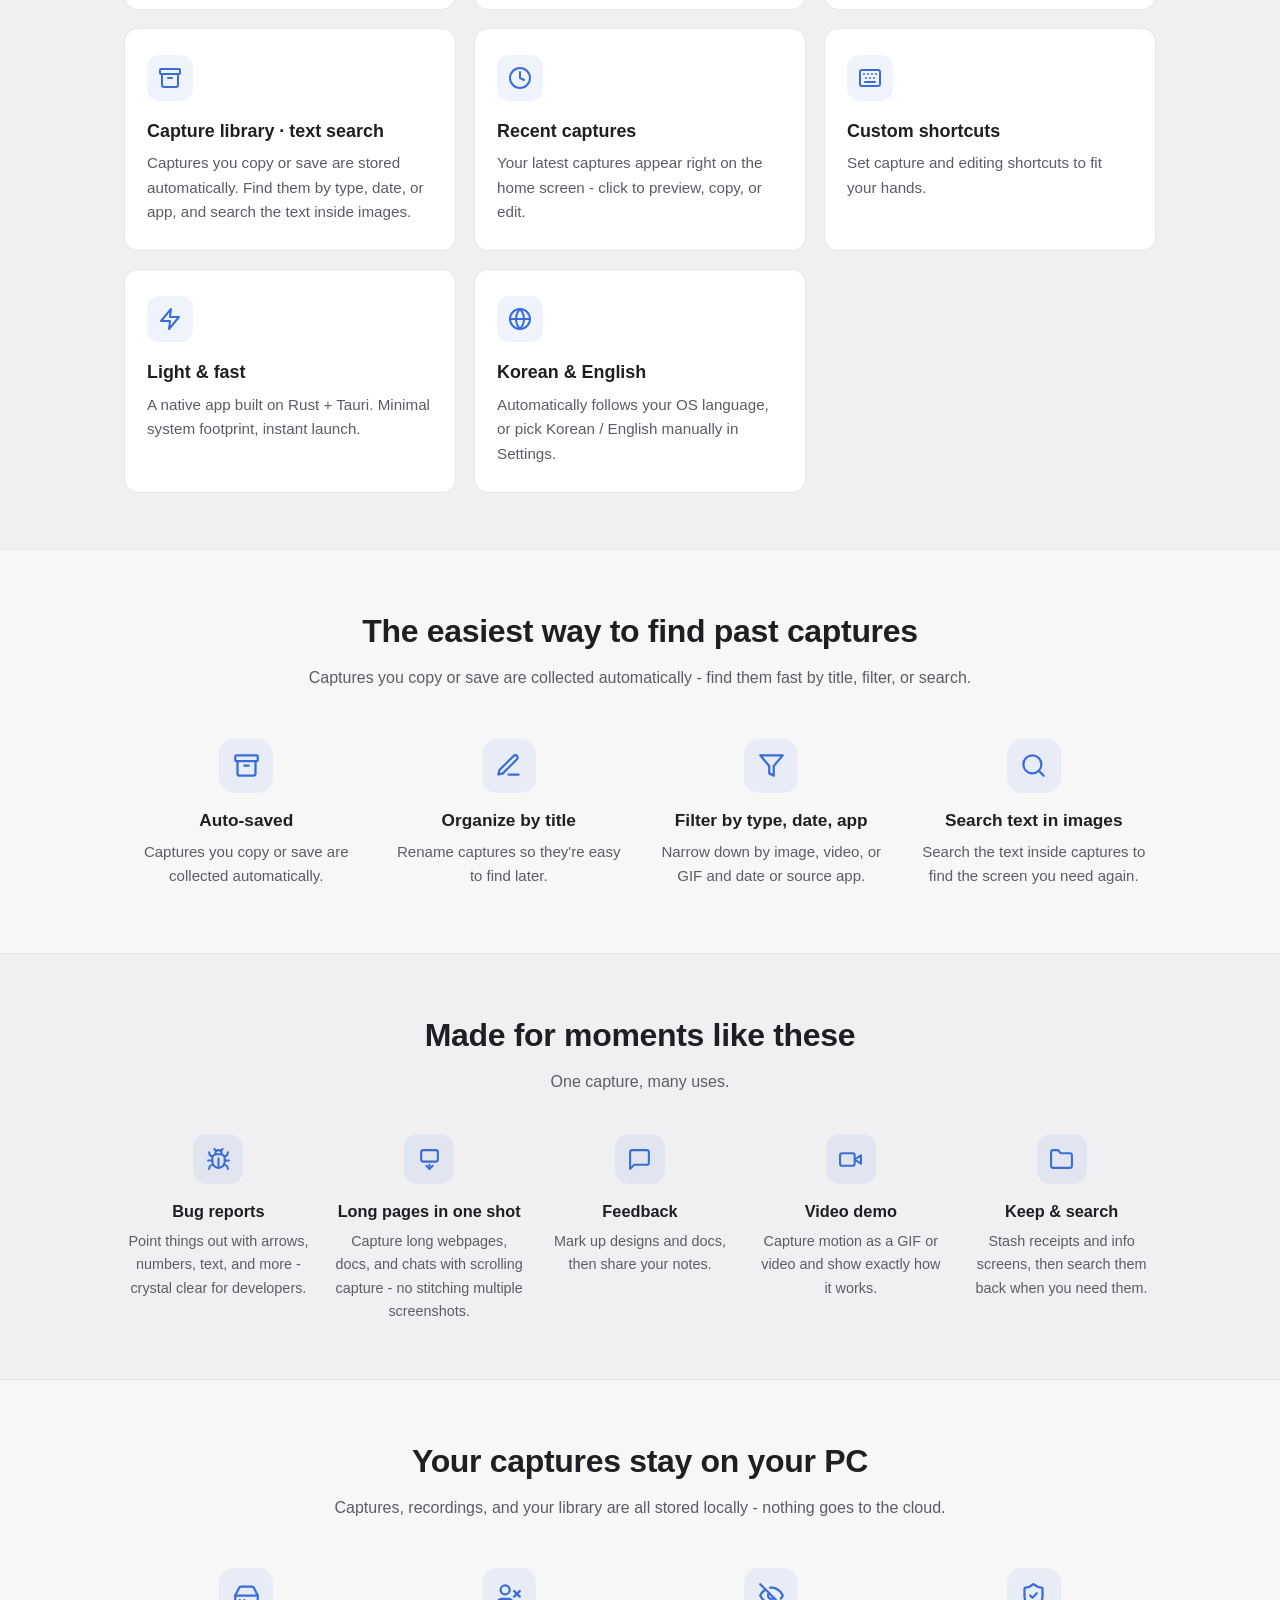
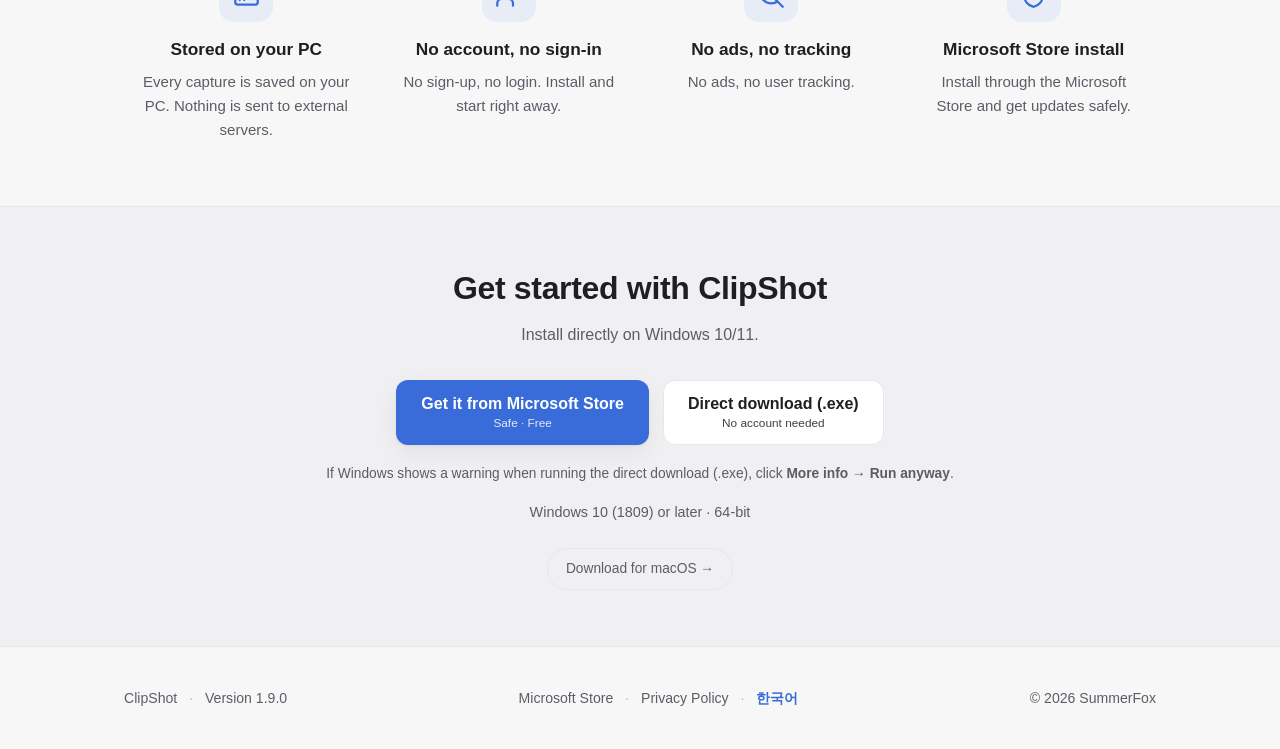
==== commit f5927158: "release: publish ClipShot 1.9.0 downloads (멀티모니터 캡처 수정 + 보관함 자동 정리) exe 1.9.0 (SHA-256 F2D21A56…921A" ====
--- a/en/index.html
+++ b/en/index.html
@@ -51,7 +51,7 @@
               <span>Get it from Microsoft Store</span>
               <span class="sub">Safe · Free</span>
             </a>
-            <a class="btn btn-secondary btn-col pc-only" href="/downloads/ClipShot_1.8.0_x64-setup.exe" download>
+            <a class="btn btn-secondary btn-col pc-only" href="/downloads/ClipShot_1.9.0_x64-setup.exe" download>
               <span>Direct download (.exe)</span>
               <span class="sub">No account needed</span>
             </a>
@@ -259,7 +259,7 @@
               <span>Get it from Microsoft Store</span>
               <span class="sub">Safe · Free</span>
             </a>
-            <a class="btn btn-secondary btn-col pc-only" href="/downloads/ClipShot_1.8.0_x64-setup.exe" download>
+            <a class="btn btn-secondary btn-col pc-only" href="/downloads/ClipShot_1.9.0_x64-setup.exe" download>
               <span>Direct download (.exe)</span>
               <span class="sub">No account needed</span>
             </a>
@@ -349,7 +349,7 @@
 
   <footer>
     <div class="wrap foot">
-      <div><a href="/en/">ClipShot</a> <span class="dot">·</span> Version <span id="appVersion">1.8.0</span></div>
+      <div><a href="/en/">ClipShot</a> <span class="dot">·</span> Version <span id="appVersion">1.9.0</span></div>
       <div>
         <a href="https://apps.microsoft.com/detail/9PPDRC62BRP4?hl=en-us&amp;gl=US" target="_blank" rel="noopener">Microsoft Store</a>
         <span class="dot">·</span>
